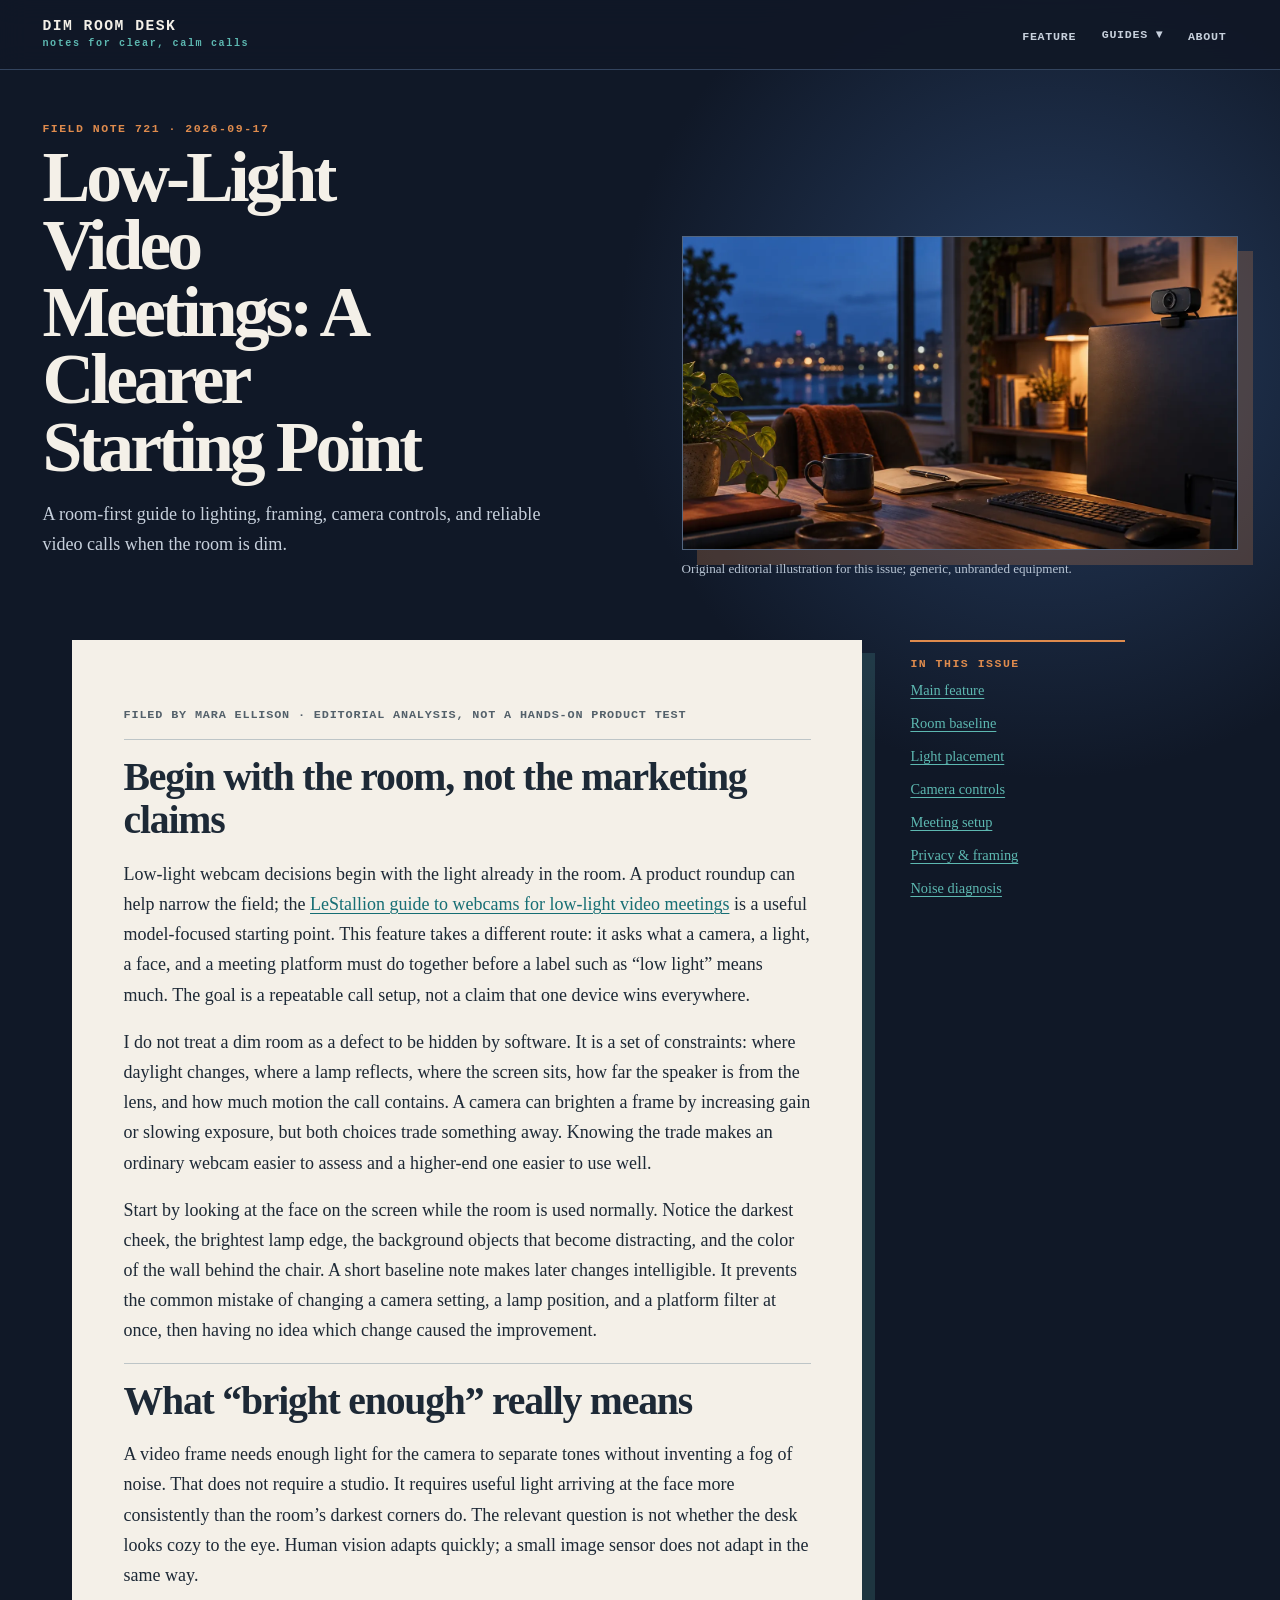
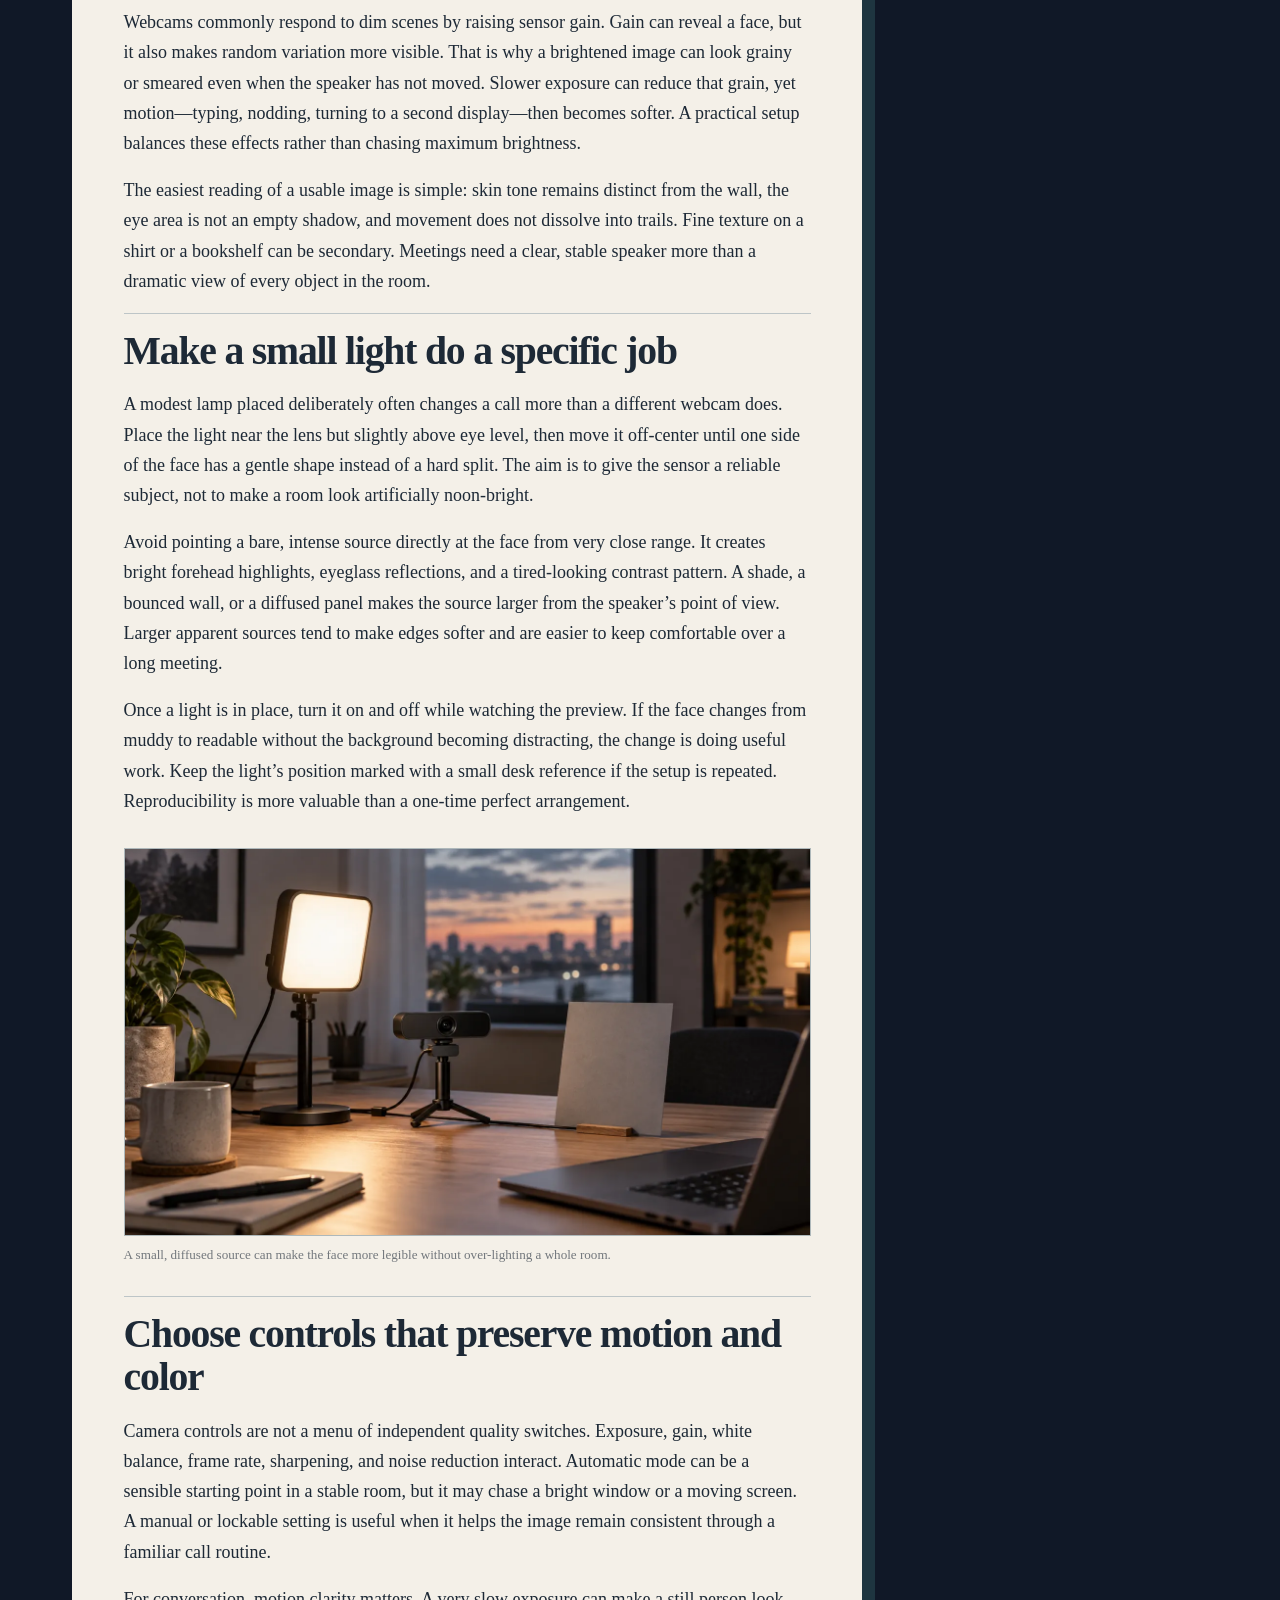
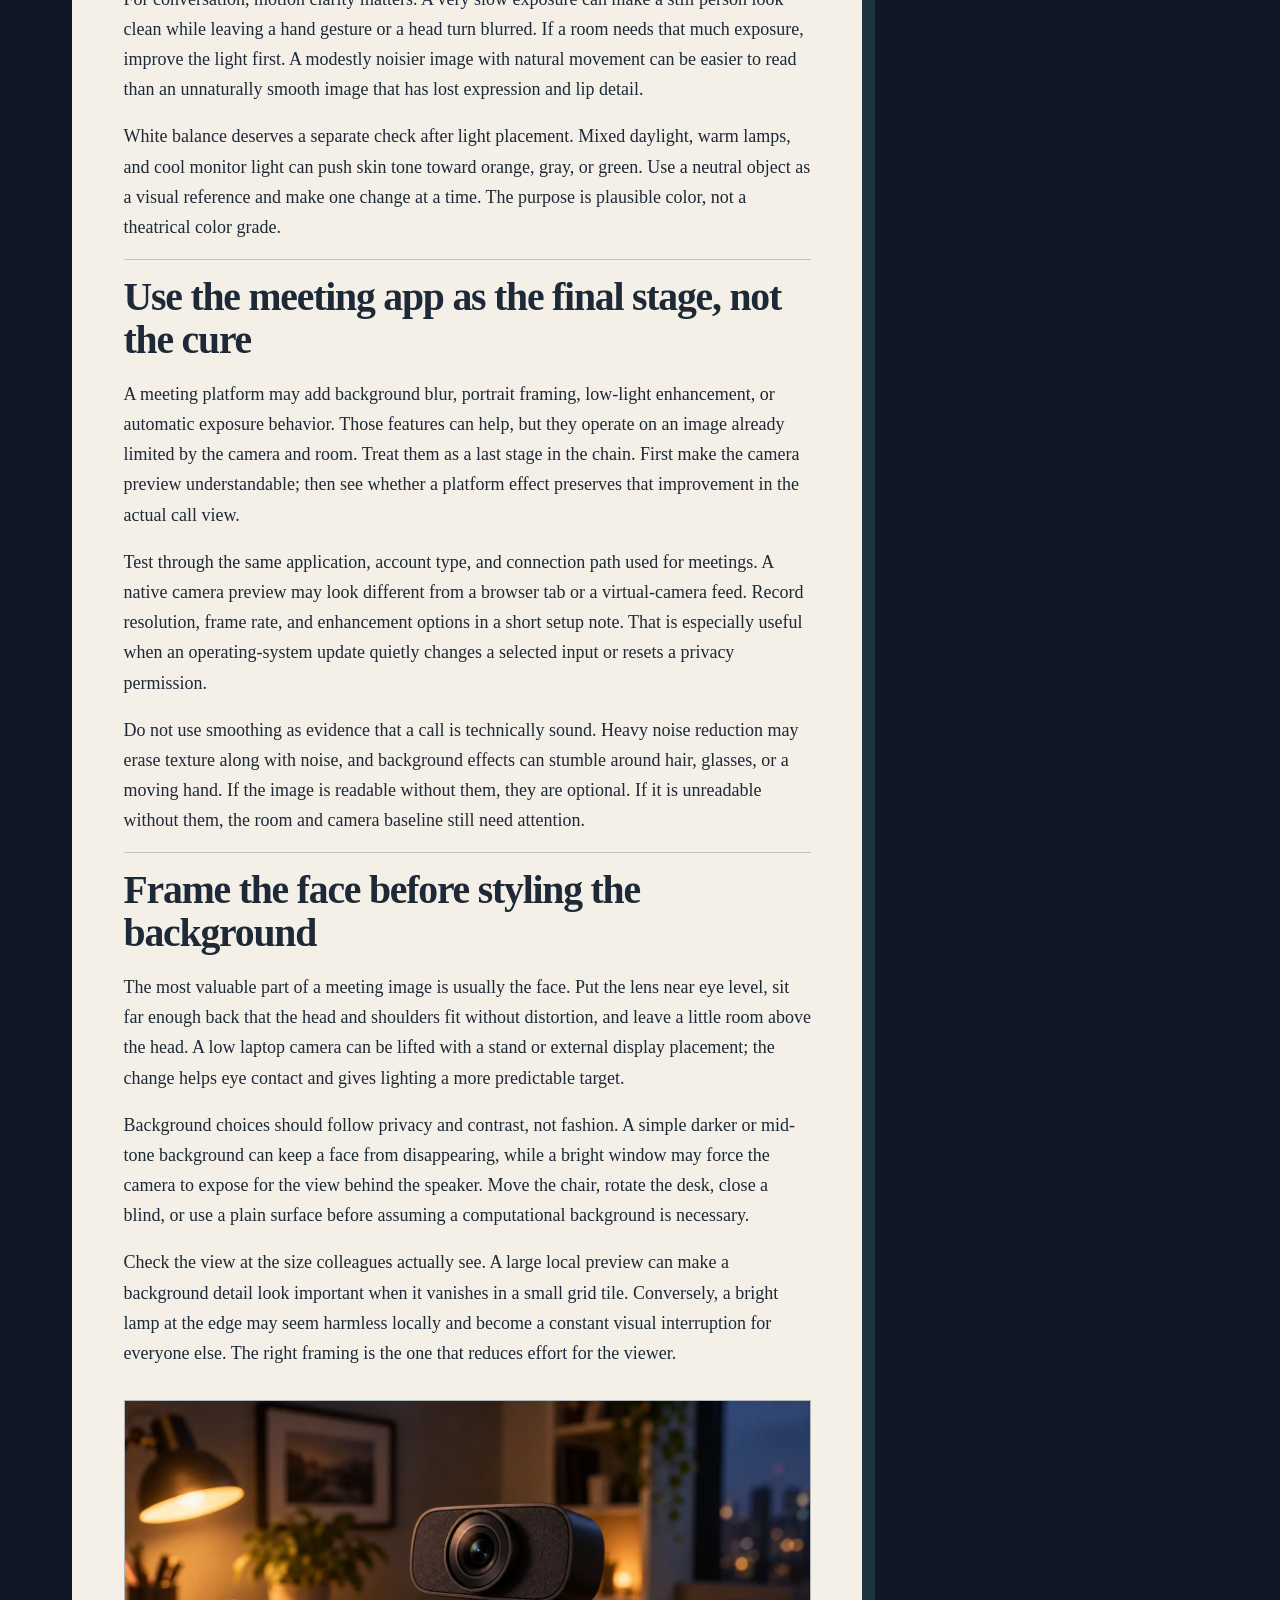
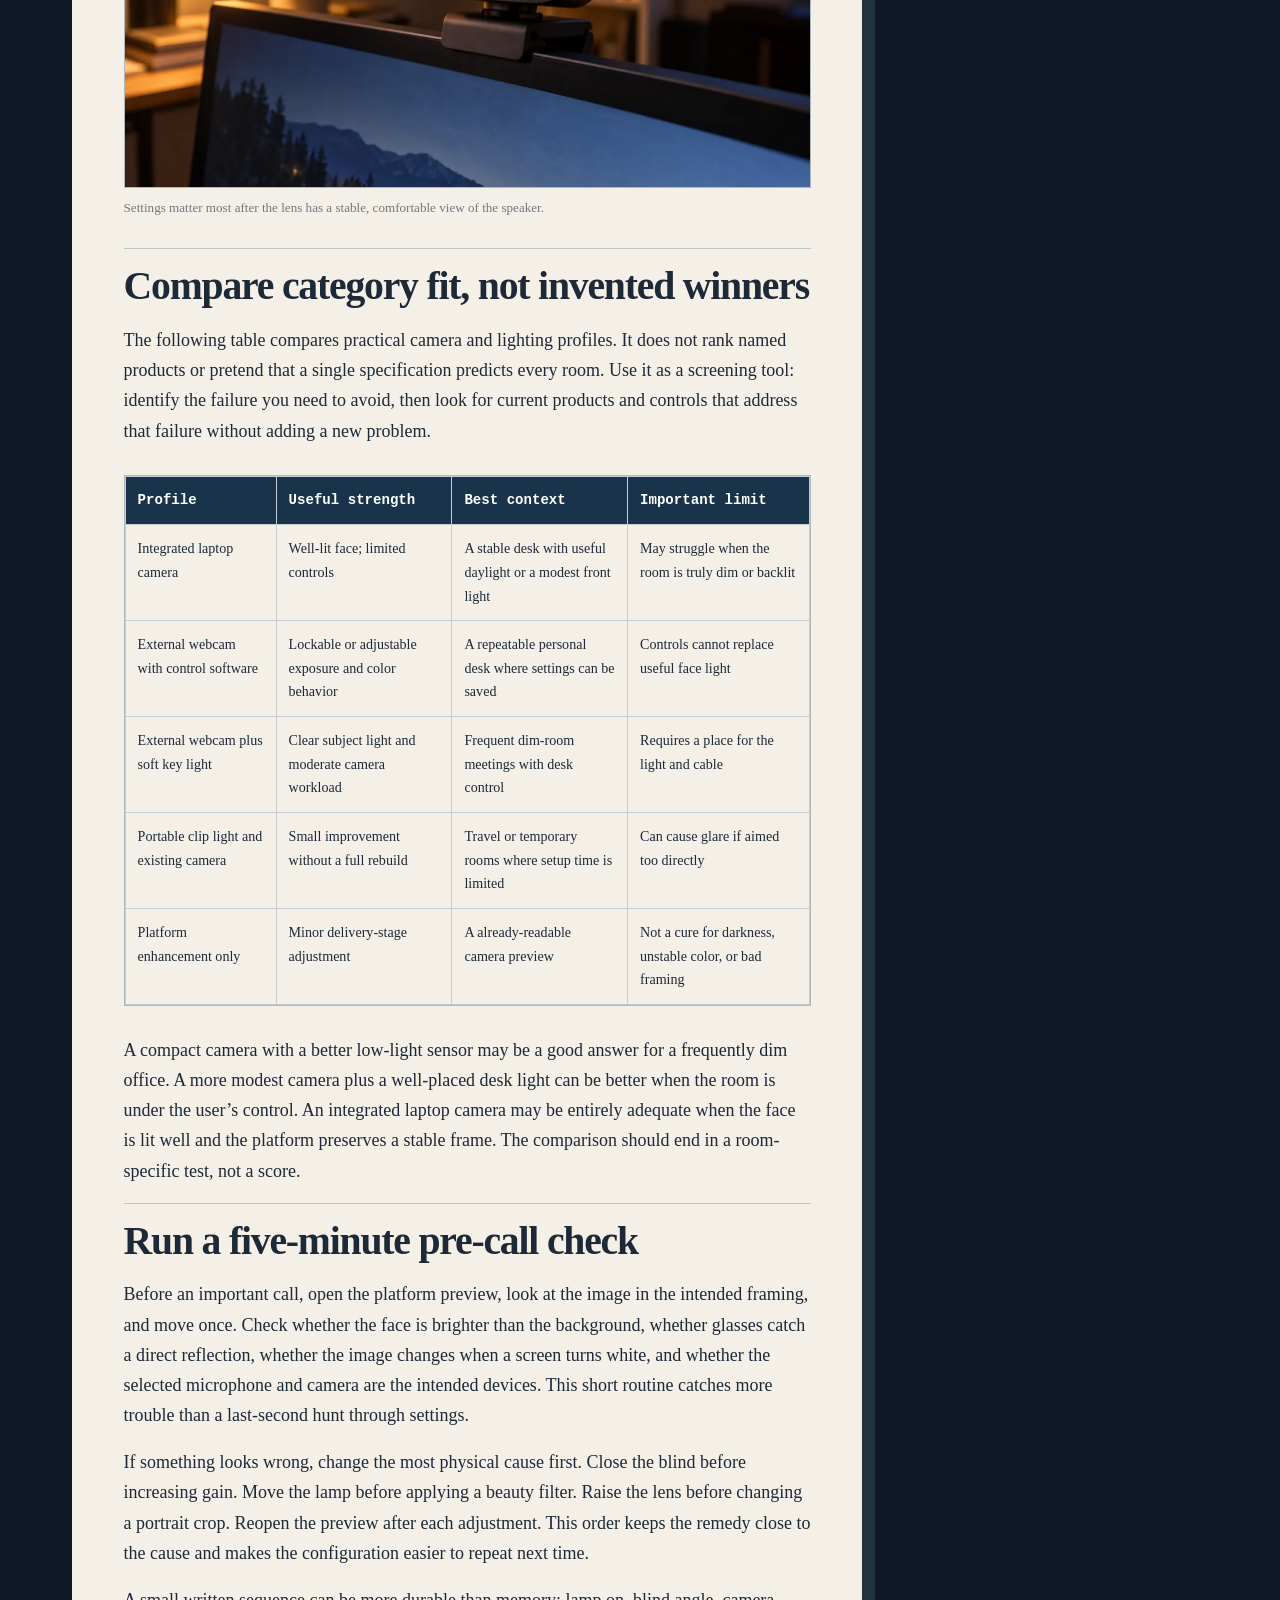
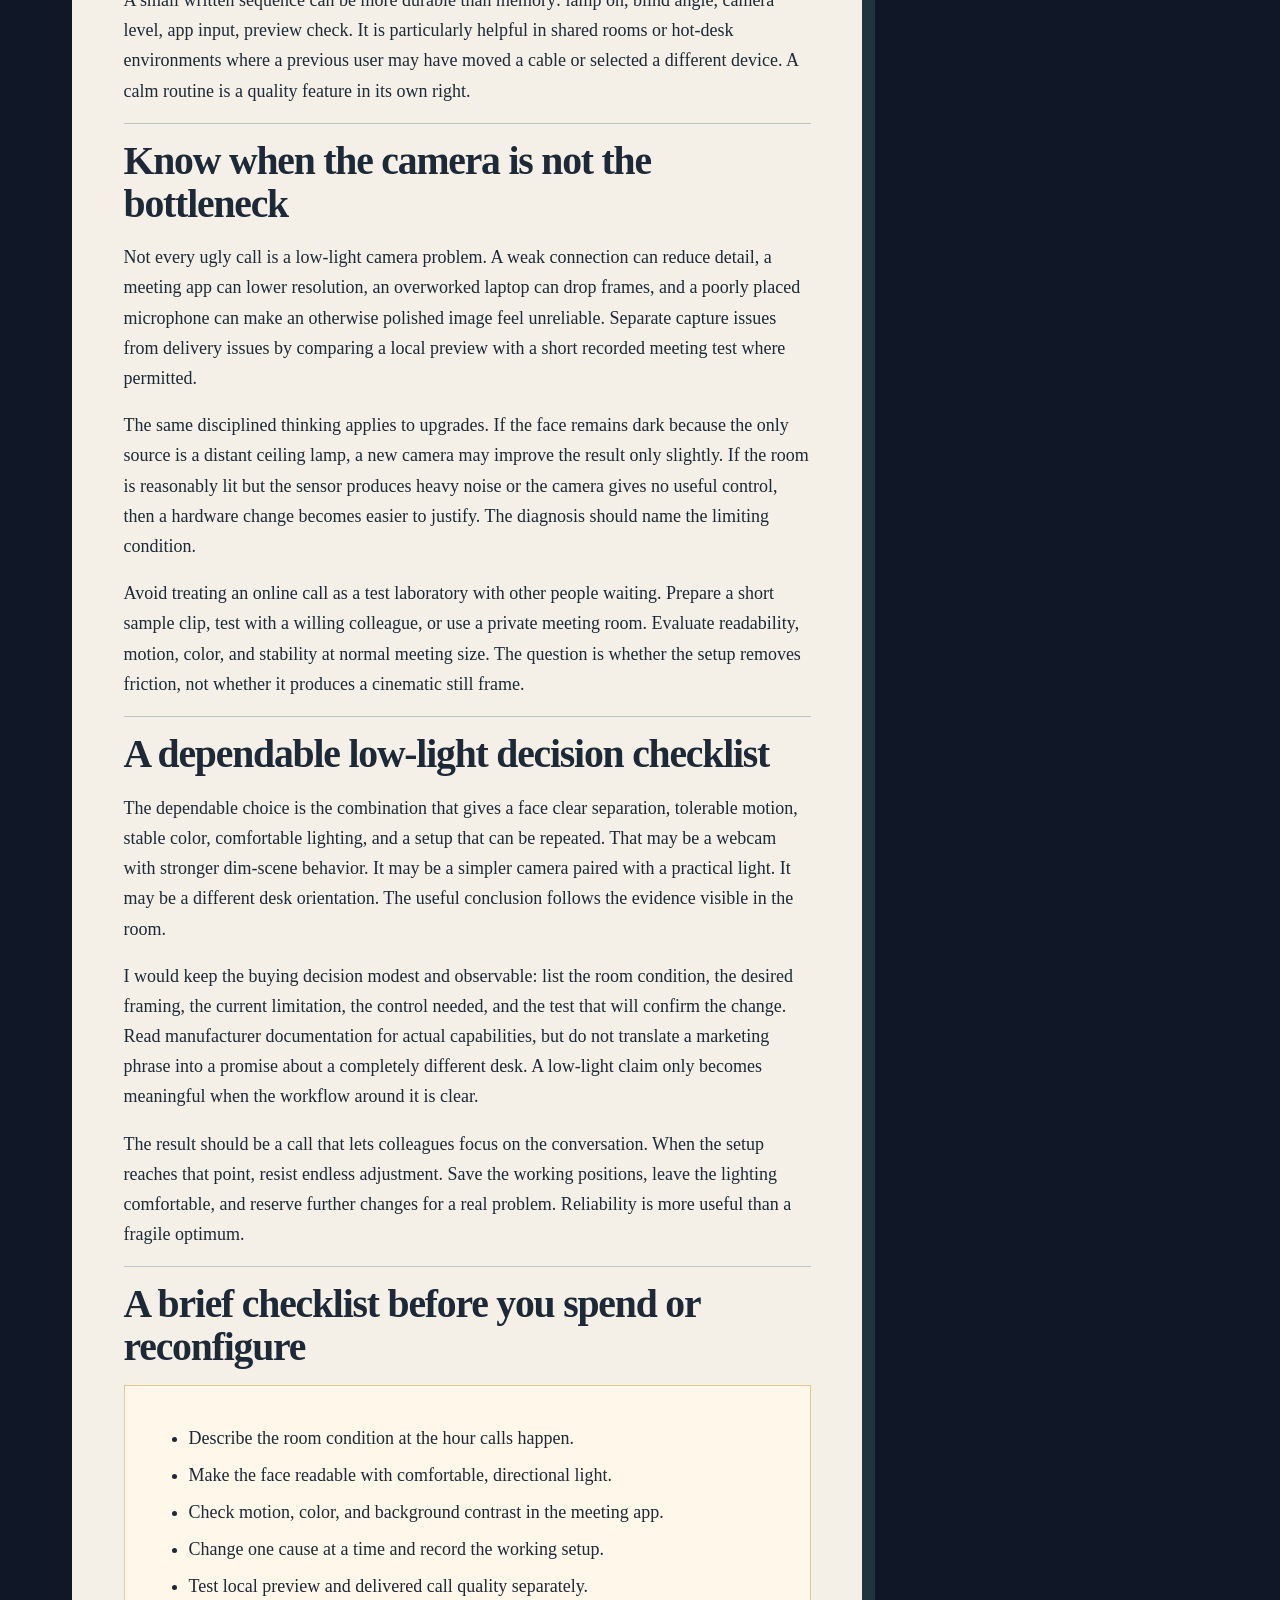
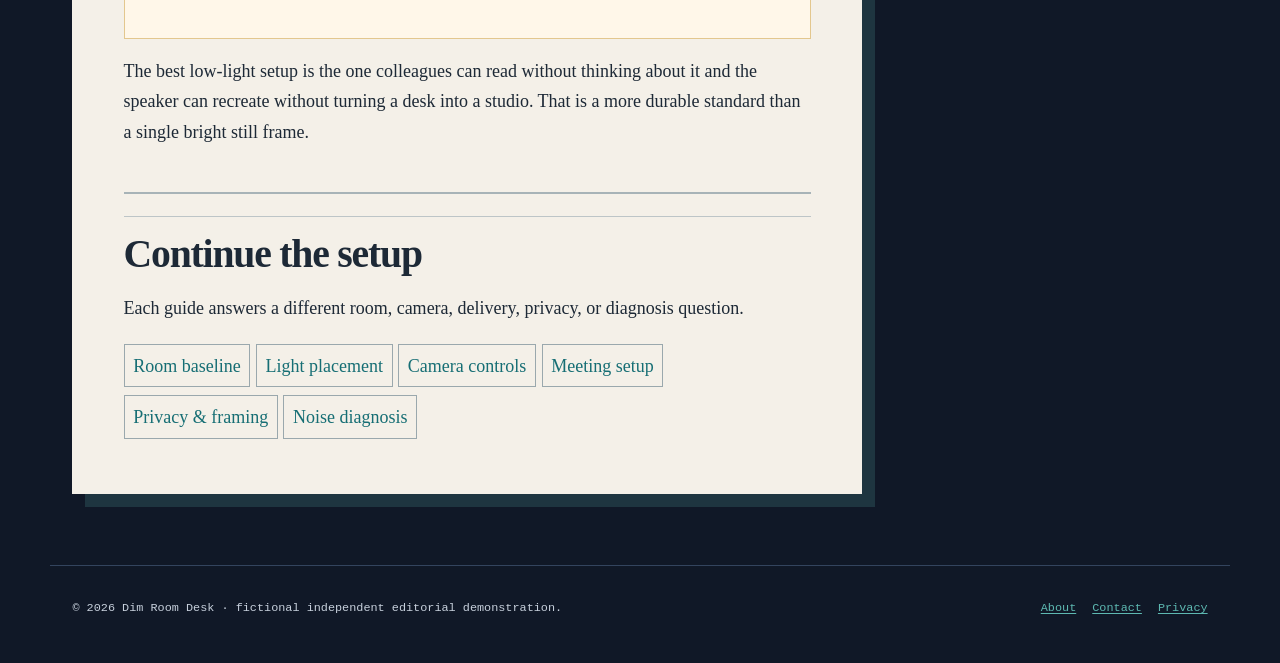
==== index.html @ f713fb8d "Publish exact 18-file Row 721 pre-chain site" ====
<!doctype html><html lang="en"><head><meta charset="utf-8"><meta name="viewport" content="width=device-width,initial-scale=1"><title>Low-Light Video Meetings: A Clearer Starting Point | Dim Room Desk</title><meta name="description" content="A room-first guide to lighting, framing, camera controls, and reliable video calls when the room is dim."><link rel="canonical" href="https://armaragex.github.io/lestallion-webcam-low-light-video-meetings-721/index.html"><meta property="og:type" content="article"><meta property="og:title" content="Low-Light Video Meetings: A Clearer Starting Point"><meta property="og:description" content="A room-first guide to lighting, framing, camera controls, and reliable video calls when the room is dim."><meta property="og:url" content="https://armaragex.github.io/lestallion-webcam-low-light-video-meetings-721/index.html"><meta property="og:image" content="https://armaragex.github.io/lestallion-webcam-low-light-video-meetings-721/blue-hour-webcam-desk.webp"><script type="application/ld+json">{"@context":"https://schema.org","@type":"Article","headline":"Low-Light Video Meetings: A Clearer Starting Point","description":"A room-first guide to lighting, framing, camera controls, and reliable video calls when the room is dim.","datePublished":"2026-09-17","dateModified":"2026-09-17","author":{"@type":"Person","name":"Mara Ellison"},"publisher":{"@type":"Organization","name":"Dim Room Desk"},"mainEntityOfPage":"https://armaragex.github.io/lestallion-webcam-low-light-video-meetings-721/index.html"}</script><link rel="stylesheet" href="style.css"><script defer src="site.js"></script></head><body><a class="skip" href="#content">Skip to article</a><header class="mast"><div class="mast-in"><a class="brand" href="index.html">DIM ROOM DESK<span>notes for clear, calm calls</span></a><button class="nav-toggle" aria-expanded="false" aria-controls="primary-nav">Menu</button><nav class="nav" id="primary-nav" aria-label="Primary navigation"><ul><li><a href="index.html">Feature</a></li><li class="dropdown"><button class="dropbtn" aria-expanded="false">Guides ▾</button><ul class="dropdown-menu"><li><a href="ambient-light-baseline.html">Room baseline</a></li><li><a href="lighting-placement.html">Light placement</a></li><li><a href="webcam-controls.html">Camera controls</a></li><li><a href="meeting-platform-setup.html">Meeting setup</a></li><li><a href="privacy-framing.html">Privacy &amp; framing</a></li><li><a href="troubleshooting-noise.html">Noise diagnosis</a></li></ul></li><li><a href="about.html">About</a></li></ul></nav></div></header><section class="hero"><div><div class="eyebrow">Field note 721 · 2026-09-17</div><h1>Low-Light Video Meetings: A Clearer Starting Point</h1><p class="dek">A room-first guide to lighting, framing, camera controls, and reliable video calls when the room is dim.</p></div><figure class="hero-figure"><img class="" src="blue-hour-webcam-desk.webp" width="1400" height="787" alt="A generic webcam on a softly lit desk at blue hour" decoding="async"><figcaption>Original editorial illustration for this issue; generic, unbranded equipment.</figcaption></figure></section><main id="content" class="page"><article class="article"><p class="byline">Filed by Mara Ellison · editorial analysis, not a hands-on product test</p><section><h2>Begin with the room, not the marketing claims</h2><p>Low-light webcam decisions begin with the light already in the room. A product roundup can help narrow the field; the <a href="https://lestallion.com/blogs/product-reviews/best-webcam-for-low-light-conditions-video-meetings">LeStallion guide to webcams for low-light video meetings</a> is a useful model-focused starting point. This feature takes a different route: it asks what a camera, a light, a face, and a meeting platform must do together before a label such as “low light” means much. The goal is a repeatable call setup, not a claim that one device wins everywhere.</p><p>I do not treat a dim room as a defect to be hidden by software. It is a set of constraints: where daylight changes, where a lamp reflects, where the screen sits, how far the speaker is from the lens, and how much motion the call contains. A camera can brighten a frame by increasing gain or slowing exposure, but both choices trade something away. Knowing the trade makes an ordinary webcam easier to assess and a higher-end one easier to use well.</p><p>Start by looking at the face on the screen while the room is used normally. Notice the darkest cheek, the brightest lamp edge, the background objects that become distracting, and the color of the wall behind the chair. A short baseline note makes later changes intelligible. It prevents the common mistake of changing a camera setting, a lamp position, and a platform filter at once, then having no idea which change caused the improvement.</p></section><section><h2>What “bright enough” really means</h2><p>A video frame needs enough light for the camera to separate tones without inventing a fog of noise. That does not require a studio. It requires useful light arriving at the face more consistently than the room’s darkest corners do. The relevant question is not whether the desk looks cozy to the eye. Human vision adapts quickly; a small image sensor does not adapt in the same way.</p><p>Webcams commonly respond to dim scenes by raising sensor gain. Gain can reveal a face, but it also makes random variation more visible. That is why a brightened image can look grainy or smeared even when the speaker has not moved. Slower exposure can reduce that grain, yet motion—typing, nodding, turning to a second display—then becomes softer. A practical setup balances these effects rather than chasing maximum brightness.</p><p>The easiest reading of a usable image is simple: skin tone remains distinct from the wall, the eye area is not an empty shadow, and movement does not dissolve into trails. Fine texture on a shirt or a bookshelf can be secondary. Meetings need a clear, stable speaker more than a dramatic view of every object in the room.</p></section><section><h2>Make a small light do a specific job</h2><p>A modest lamp placed deliberately often changes a call more than a different webcam does. Place the light near the lens but slightly above eye level, then move it off-center until one side of the face has a gentle shape instead of a hard split. The aim is to give the sensor a reliable subject, not to make a room look artificially noon-bright.</p><p>Avoid pointing a bare, intense source directly at the face from very close range. It creates bright forehead highlights, eyeglass reflections, and a tired-looking contrast pattern. A shade, a bounced wall, or a diffused panel makes the source larger from the speaker’s point of view. Larger apparent sources tend to make edges softer and are easier to keep comfortable over a long meeting.</p><p>Once a light is in place, turn it on and off while watching the preview. If the face changes from muddy to readable without the background becoming distracting, the change is doing useful work. Keep the light’s position marked with a small desk reference if the setup is repeated. Reproducibility is more valuable than a one-time perfect arrangement.</p></section><figure class="article-figure"><img class="" src="soft-key-light-workflow.webp" width="1400" height="788" alt="A generic webcam and soft desk light prepared for a video call" decoding="async"><figcaption>A small, diffused source can make the face more legible without over-lighting a whole room.</figcaption></figure><section><h2>Choose controls that preserve motion and color</h2><p>Camera controls are not a menu of independent quality switches. Exposure, gain, white balance, frame rate, sharpening, and noise reduction interact. Automatic mode can be a sensible starting point in a stable room, but it may chase a bright window or a moving screen. A manual or lockable setting is useful when it helps the image remain consistent through a familiar call routine.</p><p>For conversation, motion clarity matters. A very slow exposure can make a still person look clean while leaving a hand gesture or a head turn blurred. If a room needs that much exposure, improve the light first. A modestly noisier image with natural movement can be easier to read than an unnaturally smooth image that has lost expression and lip detail.</p><p>White balance deserves a separate check after light placement. Mixed daylight, warm lamps, and cool monitor light can push skin tone toward orange, gray, or green. Use a neutral object as a visual reference and make one change at a time. The purpose is plausible color, not a theatrical color grade.</p></section><section><h2>Use the meeting app as the final stage, not the cure</h2><p>A meeting platform may add background blur, portrait framing, low-light enhancement, or automatic exposure behavior. Those features can help, but they operate on an image already limited by the camera and room. Treat them as a last stage in the chain. First make the camera preview understandable; then see whether a platform effect preserves that improvement in the actual call view.</p><p>Test through the same application, account type, and connection path used for meetings. A native camera preview may look different from a browser tab or a virtual-camera feed. Record resolution, frame rate, and enhancement options in a short setup note. That is especially useful when an operating-system update quietly changes a selected input or resets a privacy permission.</p><p>Do not use smoothing as evidence that a call is technically sound. Heavy noise reduction may erase texture along with noise, and background effects can stumble around hair, glasses, or a moving hand. If the image is readable without them, they are optional. If it is unreadable without them, the room and camera baseline still need attention.</p></section><section><h2>Frame the face before styling the background</h2><p>The most valuable part of a meeting image is usually the face. Put the lens near eye level, sit far enough back that the head and shoulders fit without distortion, and leave a little room above the head. A low laptop camera can be lifted with a stand or external display placement; the change helps eye contact and gives lighting a more predictable target.</p><p>Background choices should follow privacy and contrast, not fashion. A simple darker or mid-tone background can keep a face from disappearing, while a bright window may force the camera to expose for the view behind the speaker. Move the chair, rotate the desk, close a blind, or use a plain surface before assuming a computational background is necessary.</p><p>Check the view at the size colleagues actually see. A large local preview can make a background detail look important when it vanishes in a small grid tile. Conversely, a bright lamp at the edge may seem harmless locally and become a constant visual interruption for everyone else. The right framing is the one that reduces effort for the viewer.</p></section><figure class="article-figure"><img class="" src="webcam-lens-detail.webp" width="1400" height="788" alt="A generic webcam lens above a monitor in a dim home office" decoding="async"><figcaption>Settings matter most after the lens has a stable, comfortable view of the speaker.</figcaption></figure><section><h2>Compare category fit, not invented winners</h2><p>The following table compares practical camera and lighting profiles. It does not rank named products or pretend that a single specification predicts every room. Use it as a screening tool: identify the failure you need to avoid, then look for current products and controls that address that failure without adding a new problem.</p><div class="table-wrap" tabindex="0" aria-label="Scrollable low-light setup comparison"><div class="table-cue">Swipe or use arrow keys to view all columns →</div><table><thead><tr><th scope="col">Profile</th><th scope="col">Useful strength</th><th scope="col">Best context</th><th scope="col">Important limit</th></tr></thead><tbody><tr><td>Integrated laptop camera</td><td>Well-lit face; limited controls</td><td>A stable desk with useful daylight or a modest front light</td><td>May struggle when the room is truly dim or backlit</td></tr><tr><td>External webcam with control software</td><td>Lockable or adjustable exposure and color behavior</td><td>A repeatable personal desk where settings can be saved</td><td>Controls cannot replace useful face light</td></tr><tr><td>External webcam plus soft key light</td><td>Clear subject light and moderate camera workload</td><td>Frequent dim-room meetings with desk control</td><td>Requires a place for the light and cable</td></tr><tr><td>Portable clip light and existing camera</td><td>Small improvement without a full rebuild</td><td>Travel or temporary rooms where setup time is limited</td><td>Can cause glare if aimed too directly</td></tr><tr><td>Platform enhancement only</td><td>Minor delivery-stage adjustment</td><td>A already-readable camera preview</td><td>Not a cure for darkness, unstable color, or bad framing</td></tr></tbody></table></div><p>A compact camera with a better low-light sensor may be a good answer for a frequently dim office. A more modest camera plus a well-placed desk light can be better when the room is under the user’s control. An integrated laptop camera may be entirely adequate when the face is lit well and the platform preserves a stable frame. The comparison should end in a room-specific test, not a score.</p></section><section><h2>Run a five-minute pre-call check</h2><p>Before an important call, open the platform preview, look at the image in the intended framing, and move once. Check whether the face is brighter than the background, whether glasses catch a direct reflection, whether the image changes when a screen turns white, and whether the selected microphone and camera are the intended devices. This short routine catches more trouble than a last-second hunt through settings.</p><p>If something looks wrong, change the most physical cause first. Close the blind before increasing gain. Move the lamp before applying a beauty filter. Raise the lens before changing a portrait crop. Reopen the preview after each adjustment. This order keeps the remedy close to the cause and makes the configuration easier to repeat next time.</p><p>A small written sequence can be more durable than memory: lamp on, blind angle, camera level, app input, preview check. It is particularly helpful in shared rooms or hot-desk environments where a previous user may have moved a cable or selected a different device. A calm routine is a quality feature in its own right.</p></section><section><h2>Know when the camera is not the bottleneck</h2><p>Not every ugly call is a low-light camera problem. A weak connection can reduce detail, a meeting app can lower resolution, an overworked laptop can drop frames, and a poorly placed microphone can make an otherwise polished image feel unreliable. Separate capture issues from delivery issues by comparing a local preview with a short recorded meeting test where permitted.</p><p>The same disciplined thinking applies to upgrades. If the face remains dark because the only source is a distant ceiling lamp, a new camera may improve the result only slightly. If the room is reasonably lit but the sensor produces heavy noise or the camera gives no useful control, then a hardware change becomes easier to justify. The diagnosis should name the limiting condition.</p><p>Avoid treating an online call as a test laboratory with other people waiting. Prepare a short sample clip, test with a willing colleague, or use a private meeting room. Evaluate readability, motion, color, and stability at normal meeting size. The question is whether the setup removes friction, not whether it produces a cinematic still frame.</p></section><section><h2>A dependable low-light decision checklist</h2><p>The dependable choice is the combination that gives a face clear separation, tolerable motion, stable color, comfortable lighting, and a setup that can be repeated. That may be a webcam with stronger dim-scene behavior. It may be a simpler camera paired with a practical light. It may be a different desk orientation. The useful conclusion follows the evidence visible in the room.</p><p>I would keep the buying decision modest and observable: list the room condition, the desired framing, the current limitation, the control needed, and the test that will confirm the change. Read manufacturer documentation for actual capabilities, but do not translate a marketing phrase into a promise about a completely different desk. A low-light claim only becomes meaningful when the workflow around it is clear.</p><p>The result should be a call that lets colleagues focus on the conversation. When the setup reaches that point, resist endless adjustment. Save the working positions, leave the lighting comfortable, and reserve further changes for a real problem. Reliability is more useful than a fragile optimum.</p></section><section><h2>A brief checklist before you spend or reconfigure</h2><div class="checklist"><ul><li>Describe the room condition at the hour calls happen.</li><li>Make the face readable with comfortable, directional light.</li><li>Check motion, color, and background contrast in the meeting app.</li><li>Change one cause at a time and record the working setup.</li><li>Test local preview and delivered call quality separately.</li></ul></div><p>The best low-light setup is the one colleagues can read without thinking about it and the speaker can recreate without turning a desk into a studio. That is a more durable standard than a single bright still frame.</p></section><aside class="guide-mesh"><h2>Continue the setup</h2><p>Each guide answers a different room, camera, delivery, privacy, or diagnosis question.</p><a href="ambient-light-baseline.html">Room baseline</a><a href="lighting-placement.html">Light placement</a><a href="webcam-controls.html">Camera controls</a><a href="meeting-platform-setup.html">Meeting setup</a><a href="privacy-framing.html">Privacy &amp; framing</a><a href="troubleshooting-noise.html">Noise diagnosis</a></aside></article><aside class="rail"><div class="rail-label">In this issue</div><a href="index.html">Main feature</a><a href="ambient-light-baseline.html">Room baseline</a><a href="lighting-placement.html">Light placement</a><a href="webcam-controls.html">Camera controls</a><a href="meeting-platform-setup.html">Meeting setup</a><a href="privacy-framing.html">Privacy &amp; framing</a><a href="troubleshooting-noise.html">Noise diagnosis</a></aside></main><footer class="foot"><span>© 2026 Dim Room Desk · fictional independent editorial demonstration.</span><nav><a href="about.html">About</a><a href="contact.html">Contact</a><a href="privacy.html">Privacy</a></nav></footer></body></html>
---- style.css ----
:root{--ink:#101827;--ink2:#17243a;--paper:#f4f0e8;--mist:#c7d0dc;--line:#33445e;--amber:#df8b4d;--coral:#df6f55;--teal:#5db8b1;--shade:#162236}*{box-sizing:border-box}html{background:var(--ink);scroll-behavior:smooth}body{margin:0;background:radial-gradient(circle at 82% 4%,#263d60 0,transparent 27rem),var(--ink);color:var(--paper);font-family:ui-serif,Georgia,Cambria,"Times New Roman",serif;font-size:18px;line-height:1.68}.skip{position:absolute;left:-9999px;top:1rem;z-index:50;padding:.7rem 1rem;background:var(--amber);color:var(--ink);font-weight:700}.skip:focus{left:1rem}.mast{border-bottom:1px solid var(--line);background:rgba(16,24,39,.94);backdrop-filter:blur(14px);position:relative;z-index:10}.mast-in{max-width:1240px;margin:auto;padding:1rem 1.4rem;display:flex;justify-content:space-between;align-items:center;gap:1rem}.brand{font:800 .92rem/1.08 ui-monospace,SFMono-Regular,Consolas,monospace;letter-spacing:.1em;color:var(--paper);text-decoration:none}.brand span{display:block;color:var(--teal);font-size:.63rem;letter-spacing:.16em;margin-top:.25rem}.nav-toggle{display:none}.nav ul{margin:0;padding:0;display:flex;gap:.2rem;align-items:center;list-style:none}.nav a,.dropbtn{border:0;background:transparent;color:var(--mist);font:700 .73rem ui-monospace,SFMono-Regular,Consolas,monospace;text-transform:uppercase;letter-spacing:.06em;padding:.7rem;text-decoration:none;cursor:pointer}.nav a:hover,.dropbtn:hover{color:var(--amber)}.dropdown{position:relative}.dropdown-menu{display:none!important;position:absolute;right:0;top:100%;min-width:250px;padding:.45rem!important;background:#0e1726;border:1px solid var(--line);box-shadow:10px 12px 0 rgba(0,0,0,.25);flex-direction:column!important}.dropdown.open .dropdown-menu{display:flex!important}.dropdown-menu a{display:block;white-space:nowrap}a{color:#166e74;text-decoration-thickness:1px;text-underline-offset:.18em}a:hover{color:#a94b38}a:focus-visible,button:focus-visible,[tabindex]:focus-visible{outline:3px solid var(--amber);outline-offset:4px}.hero{max-width:1240px;margin:0 auto;padding:3.2rem 1.4rem 2.5rem;display:grid;grid-template-columns:minmax(0,1.04fr) minmax(300px,.96fr);gap:2.3rem;align-items:end}.eyebrow,.rail-label{font:700 .72rem ui-monospace,SFMono-Regular,Consolas,monospace;letter-spacing:.13em;text-transform:uppercase;color:var(--amber)}.hero h1{font-size:clamp(2.55rem,5.6vw,5.7rem);line-height:.94;letter-spacing:-.055em;margin:.6rem 0 1rem;max-width:11ch}.hero .dek{max-width:56ch;color:var(--mist);font-size:1.13rem}.hero-figure{margin:0}.hero-figure img,.article-figure img,.avatar{display:block;width:100%;height:auto}.hero-figure img{border:1px solid #536680;box-shadow:15px 15px 0 rgba(223,139,77,.24)}figcaption{font-size:.82rem;line-height:1.35;color:#72777c;margin-top:.65rem}.hero figcaption{color:#b8c4d3}.page{max-width:1180px;margin:0 auto;padding:1.4rem;display:grid;grid-template-columns:minmax(0,790px) 215px;gap:3rem;align-items:start}.article{background:var(--paper);color:#1d2936;padding:clamp(1.4rem,4vw,4rem);box-shadow:13px 13px 0 rgba(93,184,177,.18)}.byline{margin:0 0 1.7rem;color:#53606a;font:700 .74rem ui-monospace,SFMono-Regular,Consolas,monospace;text-transform:uppercase;letter-spacing:.07em}.article h2{font-size:clamp(1.7rem,3.1vw,2.5rem);line-height:1.08;letter-spacing:-.03em;margin:2.8rem 0 1rem;padding-top:1rem;border-top:1px solid #bdc5c7}.article h2:first-of-type{margin-top:0}.article h3{font-family:ui-monospace,SFMono-Regular,Consolas,monospace;font-size:1rem;color:#234d5f}.article p{margin:1.05rem 0}.article li{margin:.42rem 0}.article blockquote{border-left:5px solid var(--amber);margin:1.8rem 0;padding:.3rem 1.2rem;color:#3a4956}.article-figure{margin:2rem 0}.article-figure img{border:1px solid #aeb8ba}.callout{background:#e4eef0;border-left:5px solid var(--teal);padding:1rem 1.2rem;margin:1.6rem 0}.checklist{background:#fff7e9;padding:1.2rem 1.5rem;border:1px solid #e3c78e}.table-wrap{margin:1.8rem 0;border:1px solid #aeb8ba;overflow-x:auto}.table-cue{display:none;font:700 .7rem ui-monospace,monospace;color:#274859;padding:.5rem;background:#e4eef0}table{border-collapse:collapse;min-width:660px;width:100%;font-size:.88rem}th,td{padding:.75rem;vertical-align:top;text-align:left;border:1px solid #c5cdd0}th{background:#19344a;color:white;font-family:ui-monospace,monospace}.rail{position:sticky;top:1rem;border-top:2px solid var(--amber);padding-top:.9rem;color:var(--mist);font-size:.9rem}.rail a{color:var(--teal);display:block;margin:.55rem 0}.guide-mesh{border-top:2px solid #a7b3b7;margin-top:2.8rem;padding-top:1.4rem}.guide-mesh a{display:inline-block;margin:.25rem .35rem .25rem 0;padding:.36rem .54rem;border:1px solid #9aa8ad;text-decoration:none}.author-card{display:grid;grid-template-columns:130px 1fr;gap:1.25rem;align-items:start;background:#e4eef0;padding:1rem;margin:1.8rem 0}.author-card .avatar{border-radius:50%;border:3px solid var(--teal)}.foot{max-width:1180px;margin:3rem auto 0;padding:2.2rem 1.4rem 3rem;border-top:1px solid var(--line);font: .74rem ui-monospace,SFMono-Regular,Consolas,monospace;color:var(--mist);display:flex;justify-content:space-between;gap:1rem}.foot a{color:var(--teal);margin-left:1rem}.notice{border:1px solid var(--line);background:#111d30;padding:1.1rem;color:var(--mist)}@media(max-width:820px){body{font-size:17px}.mast-in{padding:.85rem 1rem}.nav-toggle{display:block;border:1px solid #566783;background:transparent;color:var(--paper);padding:.55rem .7rem;font:700 .72rem ui-monospace,monospace}.nav{display:none;position:absolute;top:100%;left:0;right:0;background:#101827;border-bottom:1px solid var(--line)}.nav.open{display:block}.nav>ul{display:block;padding:.45rem}.nav a,.dropbtn{display:block;width:100%;text-align:left}.dropdown-menu,.dropdown.open .dropdown-menu{position:static;box-shadow:none;min-width:0;margin-left:.65rem}.hero{grid-template-columns:1fr;padding:2.2rem 1rem 1rem;gap:1.4rem}.hero h1{max-width:15ch}.page{display:block;padding:1rem}.article{padding:1.25rem}.rail{position:static;margin:1.7rem .3rem}.table-cue{display:block}.author-card{grid-template-columns:92px 1fr}.foot{display:block;padding:1.8rem 1rem}.foot nav{margin-top:1rem}.foot a{margin:0 1rem 0 0}}@media(prefers-reduced-motion:reduce){html{scroll-behavior:auto}}
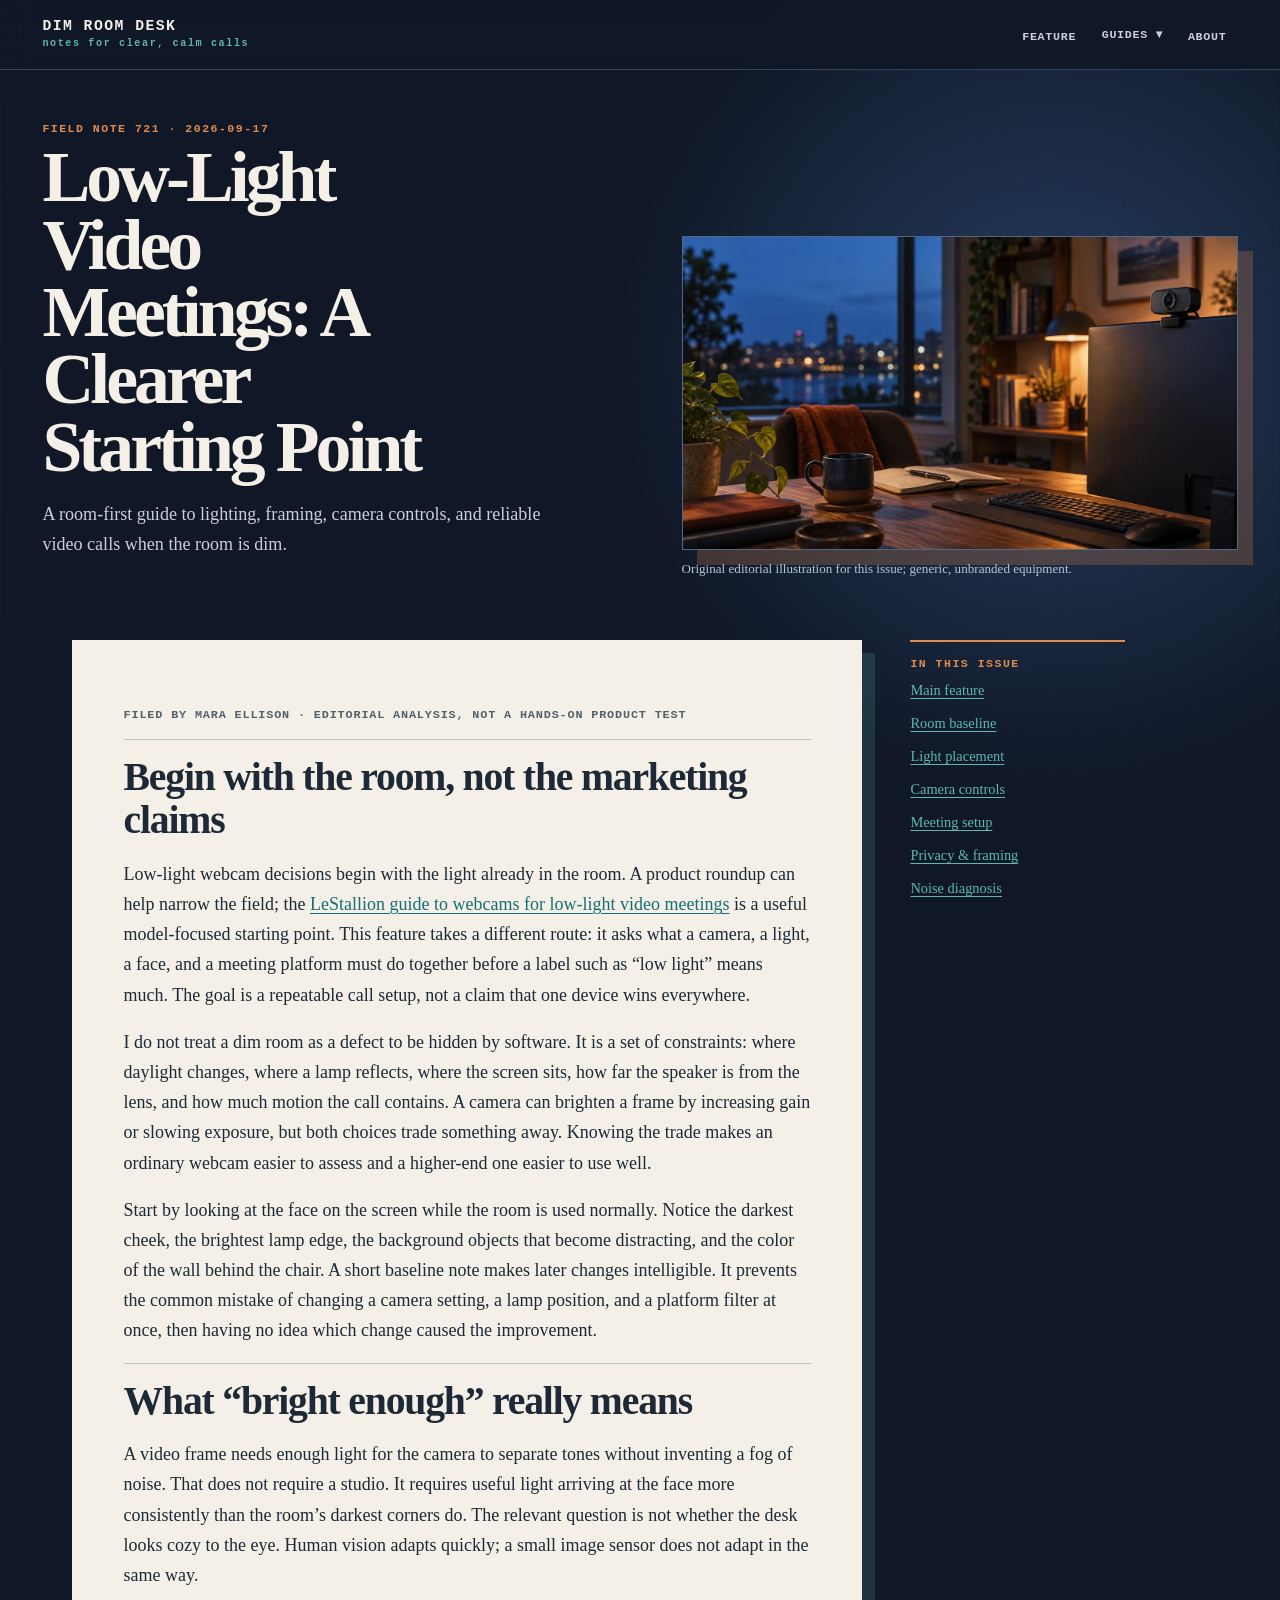
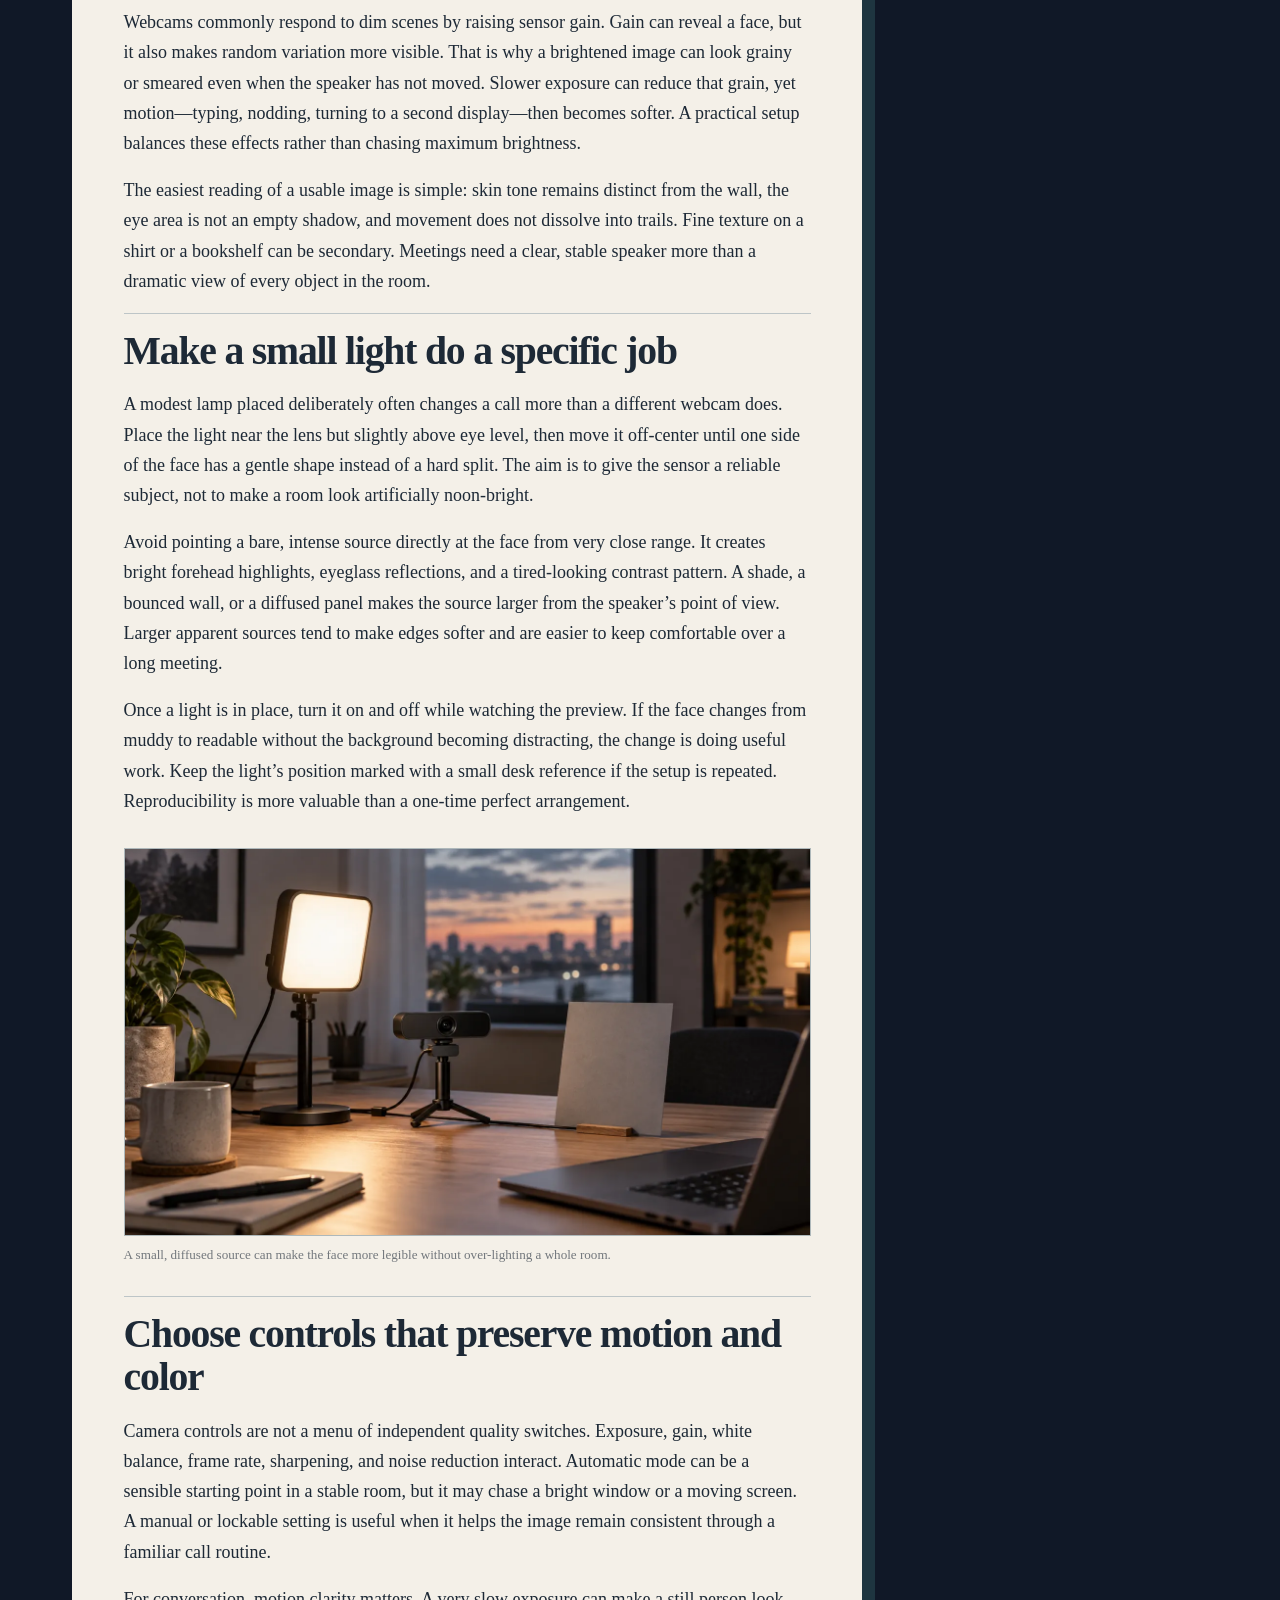
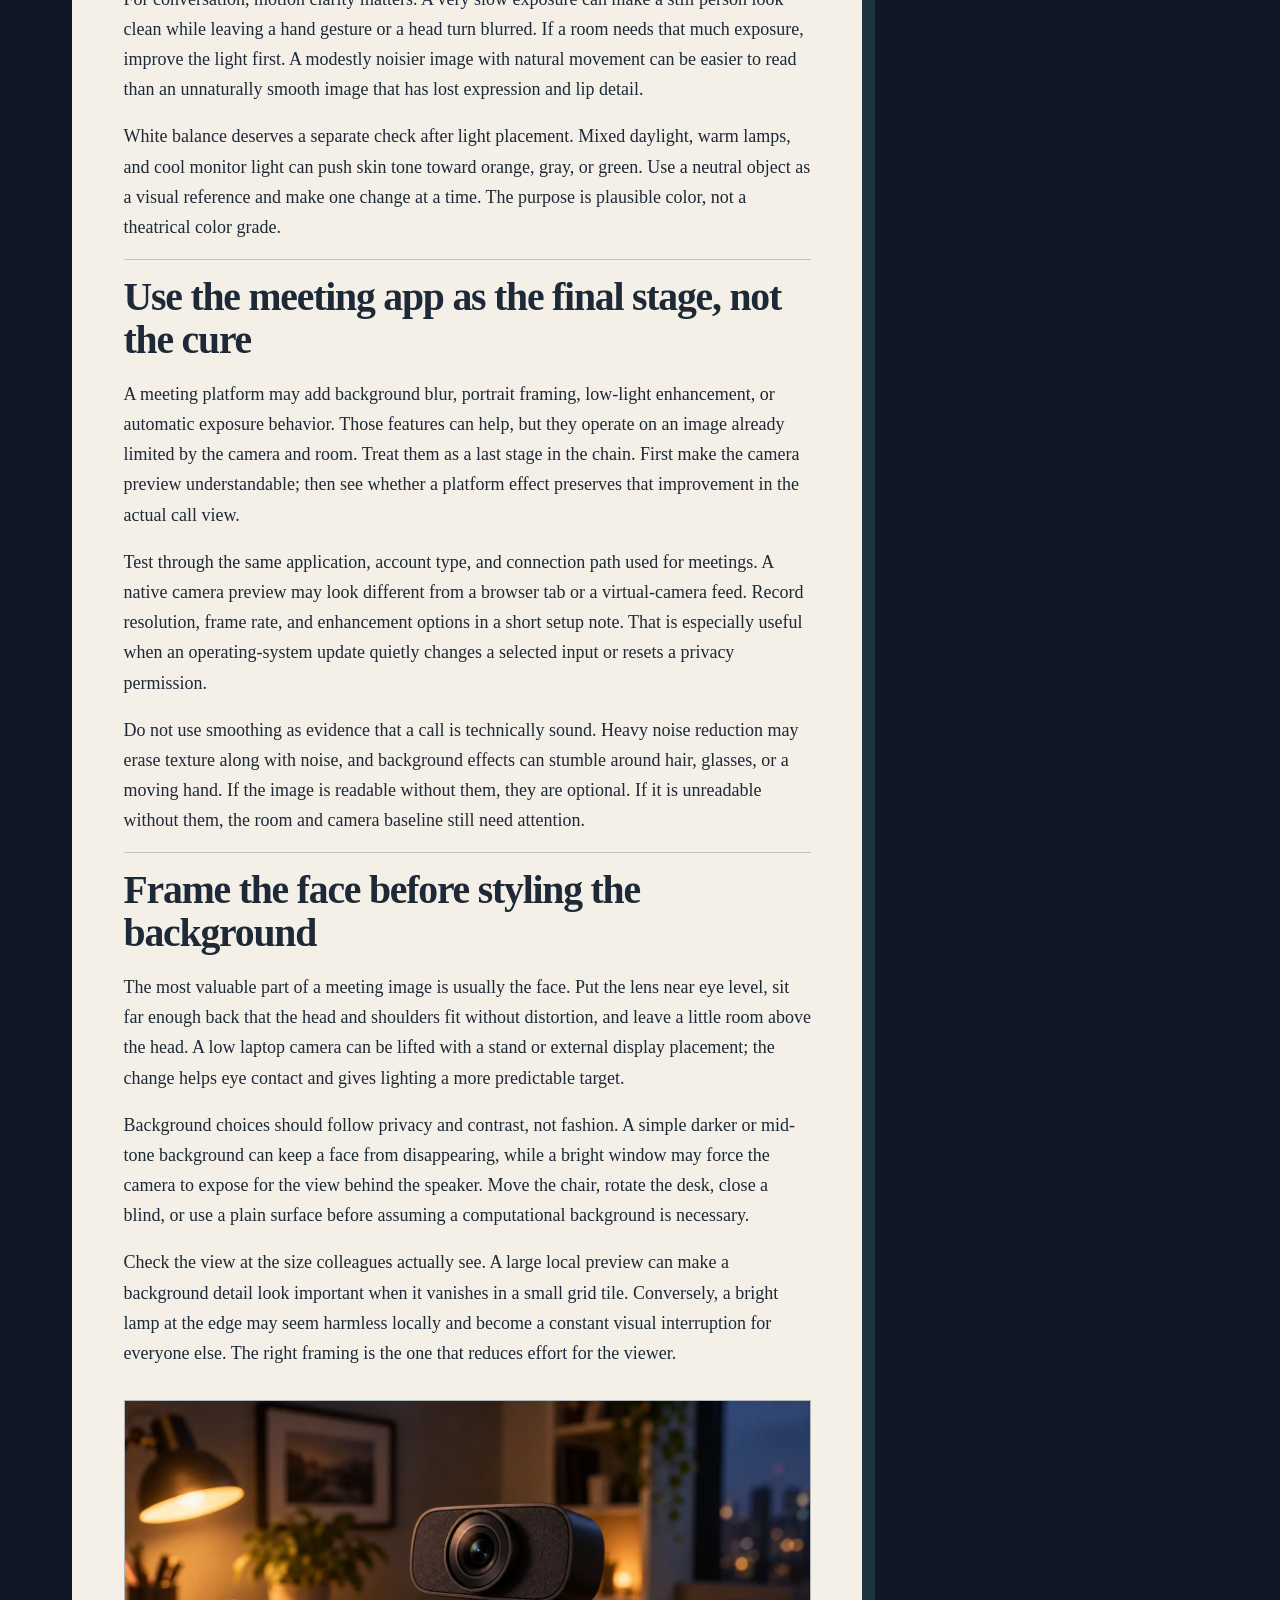
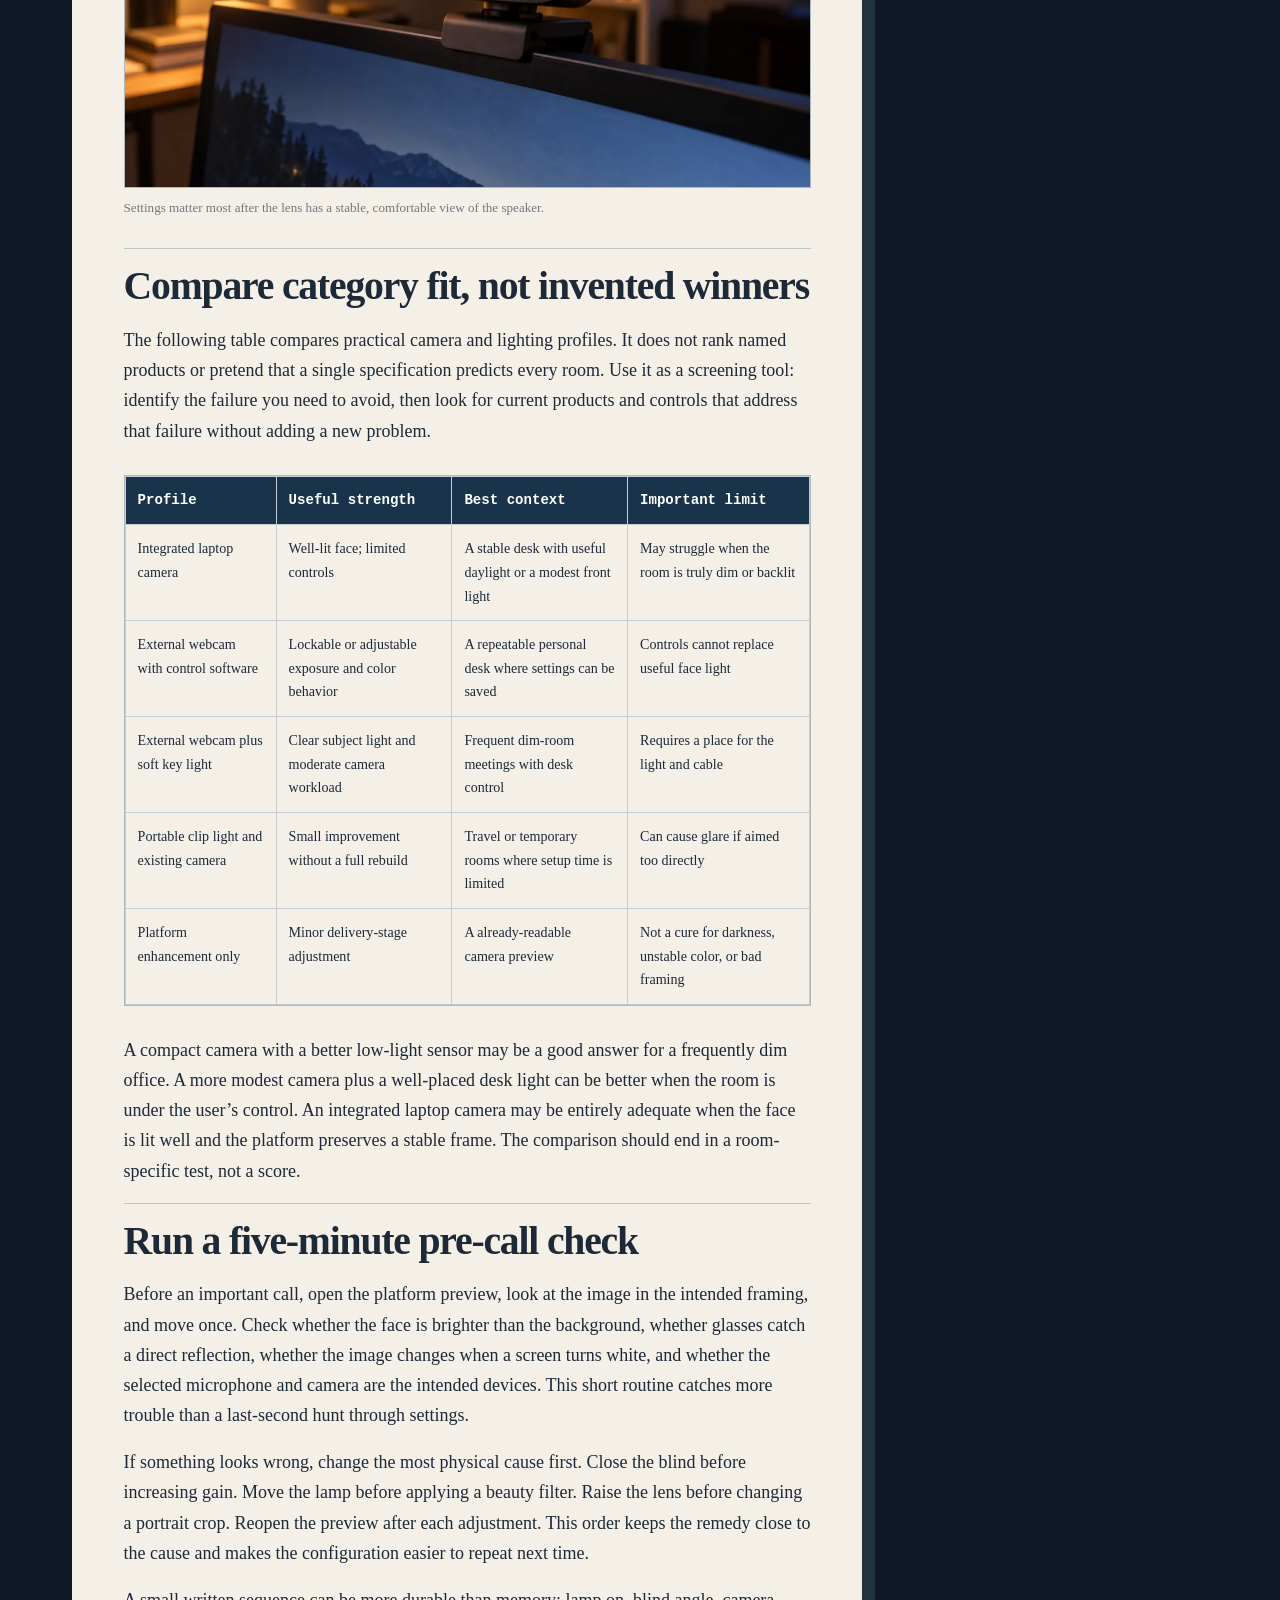
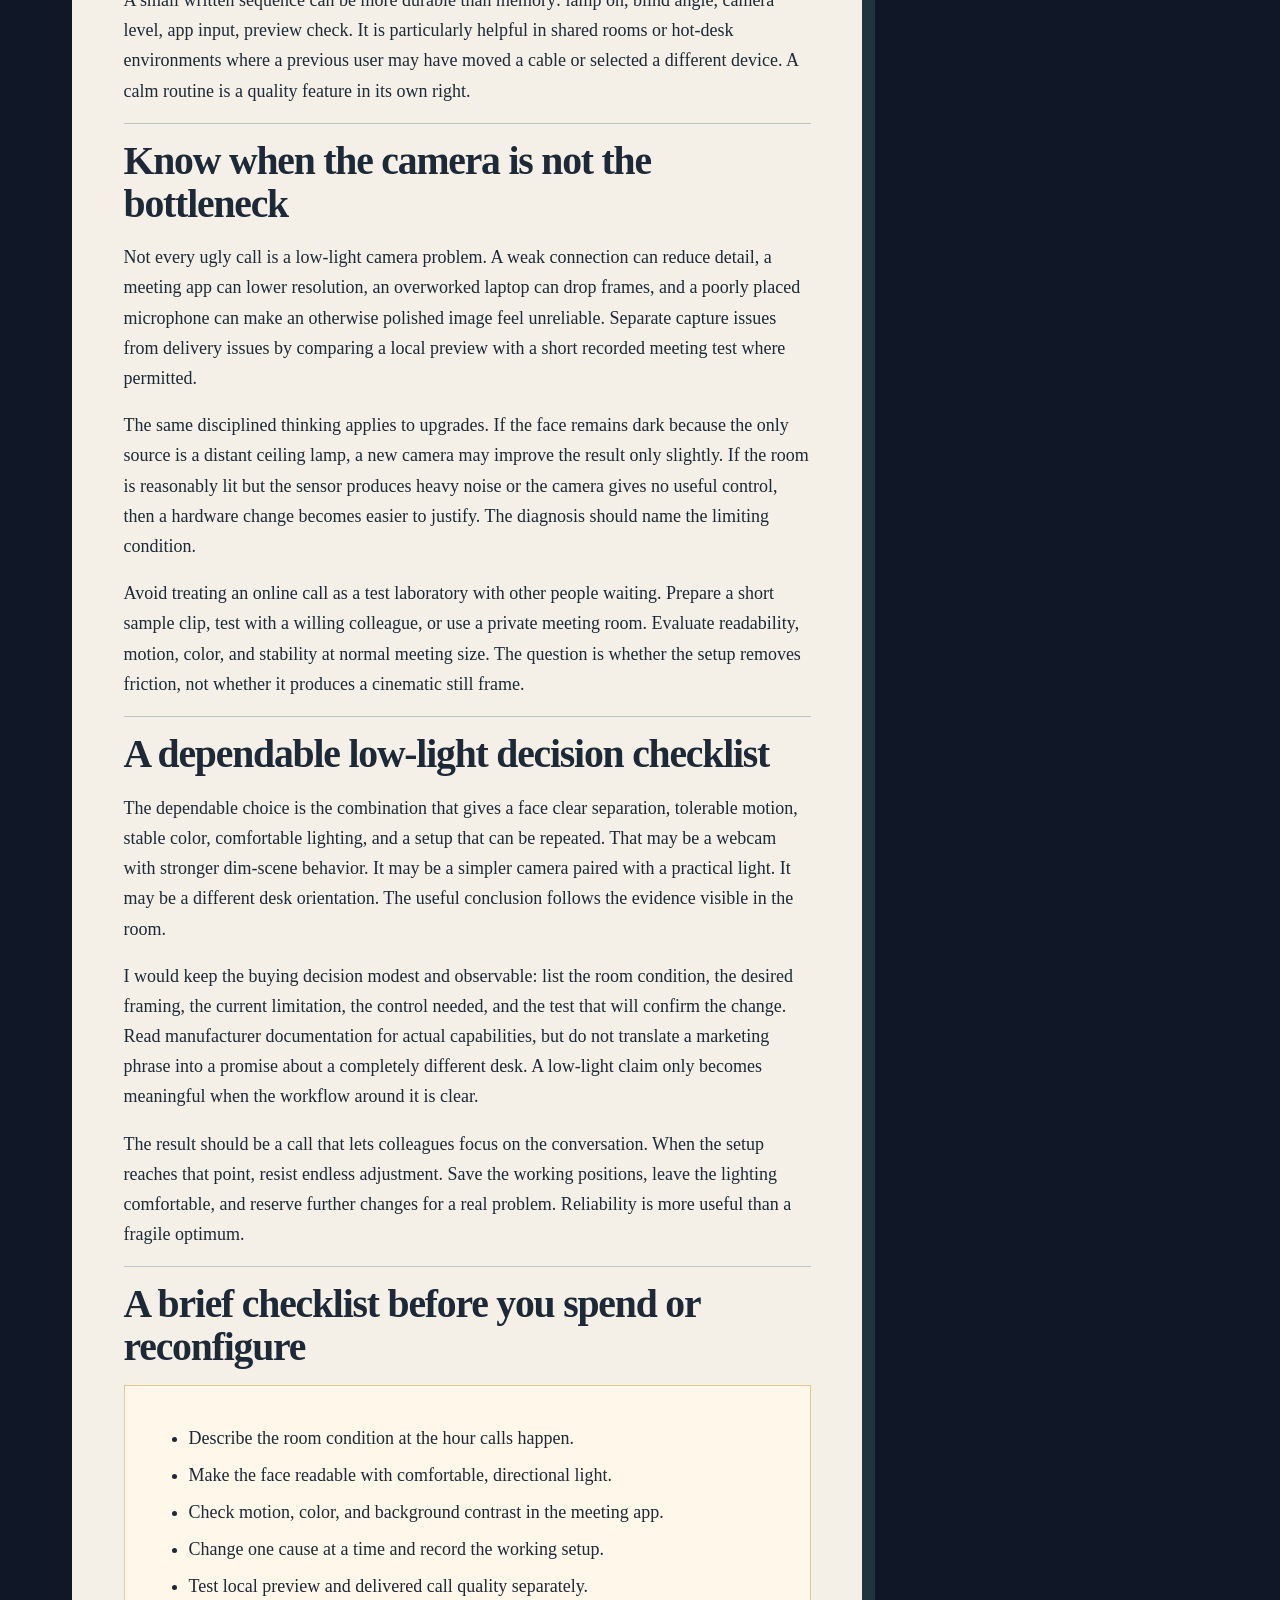
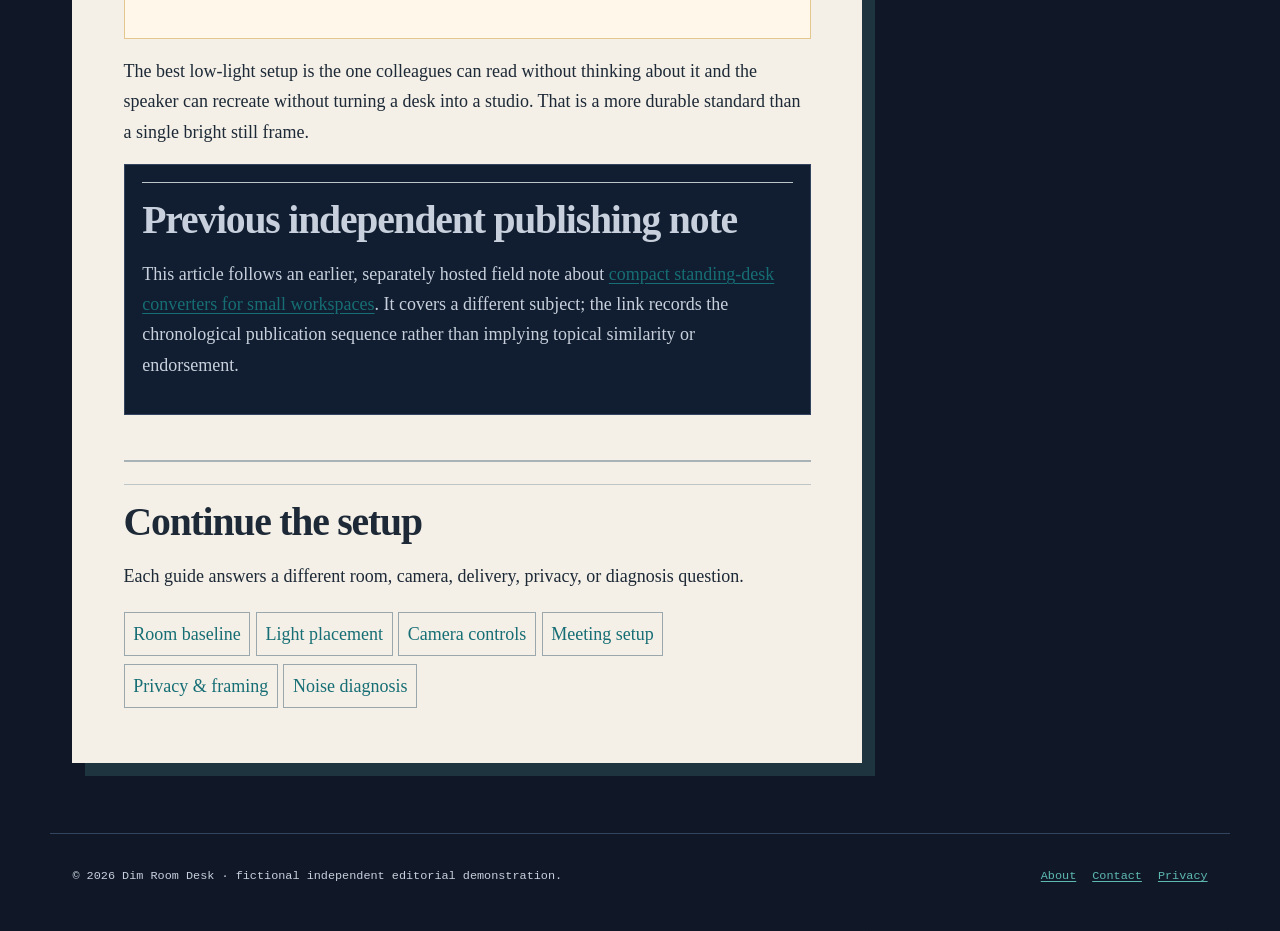
==== commit 4d5e3ce6: "Finalize row 721 predecessor link" ====
--- a/index.html
+++ b/index.html
@@ -1 +1 @@
-<!doctype html><html lang="en"><head><meta charset="utf-8"><meta name="viewport" content="width=device-width,initial-scale=1"><title>Low-Light Video Meetings: A Clearer Starting Point | Dim Room Desk</title><meta name="description" content="A room-first guide to lighting, framing, camera controls, and reliable video calls when the room is dim."><link rel="canonical" href="https://armaragex.github.io/lestallion-webcam-low-light-video-meetings-721/index.html"><meta property="og:type" content="article"><meta property="og:title" content="Low-Light Video Meetings: A Clearer Starting Point"><meta property="og:description" content="A room-first guide to lighting, framing, camera controls, and reliable video calls when the room is dim."><meta property="og:url" content="https://armaragex.github.io/lestallion-webcam-low-light-video-meetings-721/index.html"><meta property="og:image" content="https://armaragex.github.io/lestallion-webcam-low-light-video-meetings-721/blue-hour-webcam-desk.webp"><script type="application/ld+json">{"@context":"https://schema.org","@type":"Article","headline":"Low-Light Video Meetings: A Clearer Starting Point","description":"A room-first guide to lighting, framing, camera controls, and reliable video calls when the room is dim.","datePublished":"2026-09-17","dateModified":"2026-09-17","author":{"@type":"Person","name":"Mara Ellison"},"publisher":{"@type":"Organization","name":"Dim Room Desk"},"mainEntityOfPage":"https://armaragex.github.io/lestallion-webcam-low-light-video-meetings-721/index.html"}</script><link rel="stylesheet" href="style.css"><script defer src="site.js"></script></head><body><a class="skip" href="#content">Skip to article</a><header class="mast"><div class="mast-in"><a class="brand" href="index.html">DIM ROOM DESK<span>notes for clear, calm calls</span></a><button class="nav-toggle" aria-expanded="false" aria-controls="primary-nav">Menu</button><nav class="nav" id="primary-nav" aria-label="Primary navigation"><ul><li><a href="index.html">Feature</a></li><li class="dropdown"><button class="dropbtn" aria-expanded="false">Guides ▾</button><ul class="dropdown-menu"><li><a href="ambient-light-baseline.html">Room baseline</a></li><li><a href="lighting-placement.html">Light placement</a></li><li><a href="webcam-controls.html">Camera controls</a></li><li><a href="meeting-platform-setup.html">Meeting setup</a></li><li><a href="privacy-framing.html">Privacy &amp; framing</a></li><li><a href="troubleshooting-noise.html">Noise diagnosis</a></li></ul></li><li><a href="about.html">About</a></li></ul></nav></div></header><section class="hero"><div><div class="eyebrow">Field note 721 · 2026-09-17</div><h1>Low-Light Video Meetings: A Clearer Starting Point</h1><p class="dek">A room-first guide to lighting, framing, camera controls, and reliable video calls when the room is dim.</p></div><figure class="hero-figure"><img class="" src="blue-hour-webcam-desk.webp" width="1400" height="787" alt="A generic webcam on a softly lit desk at blue hour" decoding="async"><figcaption>Original editorial illustration for this issue; generic, unbranded equipment.</figcaption></figure></section><main id="content" class="page"><article class="article"><p class="byline">Filed by Mara Ellison · editorial analysis, not a hands-on product test</p><section><h2>Begin with the room, not the marketing claims</h2><p>Low-light webcam decisions begin with the light already in the room. A product roundup can help narrow the field; the <a href="https://lestallion.com/blogs/product-reviews/best-webcam-for-low-light-conditions-video-meetings">LeStallion guide to webcams for low-light video meetings</a> is a useful model-focused starting point. This feature takes a different route: it asks what a camera, a light, a face, and a meeting platform must do together before a label such as “low light” means much. The goal is a repeatable call setup, not a claim that one device wins everywhere.</p><p>I do not treat a dim room as a defect to be hidden by software. It is a set of constraints: where daylight changes, where a lamp reflects, where the screen sits, how far the speaker is from the lens, and how much motion the call contains. A camera can brighten a frame by increasing gain or slowing exposure, but both choices trade something away. Knowing the trade makes an ordinary webcam easier to assess and a higher-end one easier to use well.</p><p>Start by looking at the face on the screen while the room is used normally. Notice the darkest cheek, the brightest lamp edge, the background objects that become distracting, and the color of the wall behind the chair. A short baseline note makes later changes intelligible. It prevents the common mistake of changing a camera setting, a lamp position, and a platform filter at once, then having no idea which change caused the improvement.</p></section><section><h2>What “bright enough” really means</h2><p>A video frame needs enough light for the camera to separate tones without inventing a fog of noise. That does not require a studio. It requires useful light arriving at the face more consistently than the room’s darkest corners do. The relevant question is not whether the desk looks cozy to the eye. Human vision adapts quickly; a small image sensor does not adapt in the same way.</p><p>Webcams commonly respond to dim scenes by raising sensor gain. Gain can reveal a face, but it also makes random variation more visible. That is why a brightened image can look grainy or smeared even when the speaker has not moved. Slower exposure can reduce that grain, yet motion—typing, nodding, turning to a second display—then becomes softer. A practical setup balances these effects rather than chasing maximum brightness.</p><p>The easiest reading of a usable image is simple: skin tone remains distinct from the wall, the eye area is not an empty shadow, and movement does not dissolve into trails. Fine texture on a shirt or a bookshelf can be secondary. Meetings need a clear, stable speaker more than a dramatic view of every object in the room.</p></section><section><h2>Make a small light do a specific job</h2><p>A modest lamp placed deliberately often changes a call more than a different webcam does. Place the light near the lens but slightly above eye level, then move it off-center until one side of the face has a gentle shape instead of a hard split. The aim is to give the sensor a reliable subject, not to make a room look artificially noon-bright.</p><p>Avoid pointing a bare, intense source directly at the face from very close range. It creates bright forehead highlights, eyeglass reflections, and a tired-looking contrast pattern. A shade, a bounced wall, or a diffused panel makes the source larger from the speaker’s point of view. Larger apparent sources tend to make edges softer and are easier to keep comfortable over a long meeting.</p><p>Once a light is in place, turn it on and off while watching the preview. If the face changes from muddy to readable without the background becoming distracting, the change is doing useful work. Keep the light’s position marked with a small desk reference if the setup is repeated. Reproducibility is more valuable than a one-time perfect arrangement.</p></section><figure class="article-figure"><img class="" src="soft-key-light-workflow.webp" width="1400" height="788" alt="A generic webcam and soft desk light prepared for a video call" decoding="async"><figcaption>A small, diffused source can make the face more legible without over-lighting a whole room.</figcaption></figure><section><h2>Choose controls that preserve motion and color</h2><p>Camera controls are not a menu of independent quality switches. Exposure, gain, white balance, frame rate, sharpening, and noise reduction interact. Automatic mode can be a sensible starting point in a stable room, but it may chase a bright window or a moving screen. A manual or lockable setting is useful when it helps the image remain consistent through a familiar call routine.</p><p>For conversation, motion clarity matters. A very slow exposure can make a still person look clean while leaving a hand gesture or a head turn blurred. If a room needs that much exposure, improve the light first. A modestly noisier image with natural movement can be easier to read than an unnaturally smooth image that has lost expression and lip detail.</p><p>White balance deserves a separate check after light placement. Mixed daylight, warm lamps, and cool monitor light can push skin tone toward orange, gray, or green. Use a neutral object as a visual reference and make one change at a time. The purpose is plausible color, not a theatrical color grade.</p></section><section><h2>Use the meeting app as the final stage, not the cure</h2><p>A meeting platform may add background blur, portrait framing, low-light enhancement, or automatic exposure behavior. Those features can help, but they operate on an image already limited by the camera and room. Treat them as a last stage in the chain. First make the camera preview understandable; then see whether a platform effect preserves that improvement in the actual call view.</p><p>Test through the same application, account type, and connection path used for meetings. A native camera preview may look different from a browser tab or a virtual-camera feed. Record resolution, frame rate, and enhancement options in a short setup note. That is especially useful when an operating-system update quietly changes a selected input or resets a privacy permission.</p><p>Do not use smoothing as evidence that a call is technically sound. Heavy noise reduction may erase texture along with noise, and background effects can stumble around hair, glasses, or a moving hand. If the image is readable without them, they are optional. If it is unreadable without them, the room and camera baseline still need attention.</p></section><section><h2>Frame the face before styling the background</h2><p>The most valuable part of a meeting image is usually the face. Put the lens near eye level, sit far enough back that the head and shoulders fit without distortion, and leave a little room above the head. A low laptop camera can be lifted with a stand or external display placement; the change helps eye contact and gives lighting a more predictable target.</p><p>Background choices should follow privacy and contrast, not fashion. A simple darker or mid-tone background can keep a face from disappearing, while a bright window may force the camera to expose for the view behind the speaker. Move the chair, rotate the desk, close a blind, or use a plain surface before assuming a computational background is necessary.</p><p>Check the view at the size colleagues actually see. A large local preview can make a background detail look important when it vanishes in a small grid tile. Conversely, a bright lamp at the edge may seem harmless locally and become a constant visual interruption for everyone else. The right framing is the one that reduces effort for the viewer.</p></section><figure class="article-figure"><img class="" src="webcam-lens-detail.webp" width="1400" height="788" alt="A generic webcam lens above a monitor in a dim home office" decoding="async"><figcaption>Settings matter most after the lens has a stable, comfortable view of the speaker.</figcaption></figure><section><h2>Compare category fit, not invented winners</h2><p>The following table compares practical camera and lighting profiles. It does not rank named products or pretend that a single specification predicts every room. Use it as a screening tool: identify the failure you need to avoid, then look for current products and controls that address that failure without adding a new problem.</p><div class="table-wrap" tabindex="0" aria-label="Scrollable low-light setup comparison"><div class="table-cue">Swipe or use arrow keys to view all columns →</div><table><thead><tr><th scope="col">Profile</th><th scope="col">Useful strength</th><th scope="col">Best context</th><th scope="col">Important limit</th></tr></thead><tbody><tr><td>Integrated laptop camera</td><td>Well-lit face; limited controls</td><td>A stable desk with useful daylight or a modest front light</td><td>May struggle when the room is truly dim or backlit</td></tr><tr><td>External webcam with control software</td><td>Lockable or adjustable exposure and color behavior</td><td>A repeatable personal desk where settings can be saved</td><td>Controls cannot replace useful face light</td></tr><tr><td>External webcam plus soft key light</td><td>Clear subject light and moderate camera workload</td><td>Frequent dim-room meetings with desk control</td><td>Requires a place for the light and cable</td></tr><tr><td>Portable clip light and existing camera</td><td>Small improvement without a full rebuild</td><td>Travel or temporary rooms where setup time is limited</td><td>Can cause glare if aimed too directly</td></tr><tr><td>Platform enhancement only</td><td>Minor delivery-stage adjustment</td><td>A already-readable camera preview</td><td>Not a cure for darkness, unstable color, or bad framing</td></tr></tbody></table></div><p>A compact camera with a better low-light sensor may be a good answer for a frequently dim office. A more modest camera plus a well-placed desk light can be better when the room is under the user’s control. An integrated laptop camera may be entirely adequate when the face is lit well and the platform preserves a stable frame. The comparison should end in a room-specific test, not a score.</p></section><section><h2>Run a five-minute pre-call check</h2><p>Before an important call, open the platform preview, look at the image in the intended framing, and move once. Check whether the face is brighter than the background, whether glasses catch a direct reflection, whether the image changes when a screen turns white, and whether the selected microphone and camera are the intended devices. This short routine catches more trouble than a last-second hunt through settings.</p><p>If something looks wrong, change the most physical cause first. Close the blind before increasing gain. Move the lamp before applying a beauty filter. Raise the lens before changing a portrait crop. Reopen the preview after each adjustment. This order keeps the remedy close to the cause and makes the configuration easier to repeat next time.</p><p>A small written sequence can be more durable than memory: lamp on, blind angle, camera level, app input, preview check. It is particularly helpful in shared rooms or hot-desk environments where a previous user may have moved a cable or selected a different device. A calm routine is a quality feature in its own right.</p></section><section><h2>Know when the camera is not the bottleneck</h2><p>Not every ugly call is a low-light camera problem. A weak connection can reduce detail, a meeting app can lower resolution, an overworked laptop can drop frames, and a poorly placed microphone can make an otherwise polished image feel unreliable. Separate capture issues from delivery issues by comparing a local preview with a short recorded meeting test where permitted.</p><p>The same disciplined thinking applies to upgrades. If the face remains dark because the only source is a distant ceiling lamp, a new camera may improve the result only slightly. If the room is reasonably lit but the sensor produces heavy noise or the camera gives no useful control, then a hardware change becomes easier to justify. The diagnosis should name the limiting condition.</p><p>Avoid treating an online call as a test laboratory with other people waiting. Prepare a short sample clip, test with a willing colleague, or use a private meeting room. Evaluate readability, motion, color, and stability at normal meeting size. The question is whether the setup removes friction, not whether it produces a cinematic still frame.</p></section><section><h2>A dependable low-light decision checklist</h2><p>The dependable choice is the combination that gives a face clear separation, tolerable motion, stable color, comfortable lighting, and a setup that can be repeated. That may be a webcam with stronger dim-scene behavior. It may be a simpler camera paired with a practical light. It may be a different desk orientation. The useful conclusion follows the evidence visible in the room.</p><p>I would keep the buying decision modest and observable: list the room condition, the desired framing, the current limitation, the control needed, and the test that will confirm the change. Read manufacturer documentation for actual capabilities, but do not translate a marketing phrase into a promise about a completely different desk. A low-light claim only becomes meaningful when the workflow around it is clear.</p><p>The result should be a call that lets colleagues focus on the conversation. When the setup reaches that point, resist endless adjustment. Save the working positions, leave the lighting comfortable, and reserve further changes for a real problem. Reliability is more useful than a fragile optimum.</p></section><section><h2>A brief checklist before you spend or reconfigure</h2><div class="checklist"><ul><li>Describe the room condition at the hour calls happen.</li><li>Make the face readable with comfortable, directional light.</li><li>Check motion, color, and background contrast in the meeting app.</li><li>Change one cause at a time and record the working setup.</li><li>Test local preview and delivered call quality separately.</li></ul></div><p>The best low-light setup is the one colleagues can read without thinking about it and the speaker can recreate without turning a desk into a studio. That is a more durable standard than a single bright still frame.</p></section><aside class="guide-mesh"><h2>Continue the setup</h2><p>Each guide answers a different room, camera, delivery, privacy, or diagnosis question.</p><a href="ambient-light-baseline.html">Room baseline</a><a href="lighting-placement.html">Light placement</a><a href="webcam-controls.html">Camera controls</a><a href="meeting-platform-setup.html">Meeting setup</a><a href="privacy-framing.html">Privacy &amp; framing</a><a href="troubleshooting-noise.html">Noise diagnosis</a></aside></article><aside class="rail"><div class="rail-label">In this issue</div><a href="index.html">Main feature</a><a href="ambient-light-baseline.html">Room baseline</a><a href="lighting-placement.html">Light placement</a><a href="webcam-controls.html">Camera controls</a><a href="meeting-platform-setup.html">Meeting setup</a><a href="privacy-framing.html">Privacy &amp; framing</a><a href="troubleshooting-noise.html">Noise diagnosis</a></aside></main><footer class="foot"><span>© 2026 Dim Room Desk · fictional independent editorial demonstration.</span><nav><a href="about.html">About</a><a href="contact.html">Contact</a><a href="privacy.html">Privacy</a></nav></footer></body></html>+<!doctype html><html lang="en"><head><meta charset="utf-8"><meta name="viewport" content="width=device-width,initial-scale=1"><title>Low-Light Video Meetings: A Clearer Starting Point | Dim Room Desk</title><meta name="description" content="A room-first guide to lighting, framing, camera controls, and reliable video calls when the room is dim."><link rel="canonical" href="https://armaragex.github.io/lestallion-webcam-low-light-video-meetings-721/index.html"><meta property="og:type" content="article"><meta property="og:title" content="Low-Light Video Meetings: A Clearer Starting Point"><meta property="og:description" content="A room-first guide to lighting, framing, camera controls, and reliable video calls when the room is dim."><meta property="og:url" content="https://armaragex.github.io/lestallion-webcam-low-light-video-meetings-721/index.html"><meta property="og:image" content="https://armaragex.github.io/lestallion-webcam-low-light-video-meetings-721/blue-hour-webcam-desk.webp"><script type="application/ld+json">{"@context":"https://schema.org","@type":"Article","headline":"Low-Light Video Meetings: A Clearer Starting Point","description":"A room-first guide to lighting, framing, camera controls, and reliable video calls when the room is dim.","datePublished":"2026-09-17","dateModified":"2026-09-17","author":{"@type":"Person","name":"Mara Ellison"},"publisher":{"@type":"Organization","name":"Dim Room Desk"},"mainEntityOfPage":"https://armaragex.github.io/lestallion-webcam-low-light-video-meetings-721/index.html"}</script><link rel="stylesheet" href="style.css"><script defer src="site.js"></script></head><body><a class="skip" href="#content">Skip to article</a><header class="mast"><div class="mast-in"><a class="brand" href="index.html">DIM ROOM DESK<span>notes for clear, calm calls</span></a><button class="nav-toggle" aria-expanded="false" aria-controls="primary-nav">Menu</button><nav class="nav" id="primary-nav" aria-label="Primary navigation"><ul><li><a href="index.html">Feature</a></li><li class="dropdown"><button class="dropbtn" aria-expanded="false">Guides ▾</button><ul class="dropdown-menu"><li><a href="ambient-light-baseline.html">Room baseline</a></li><li><a href="lighting-placement.html">Light placement</a></li><li><a href="webcam-controls.html">Camera controls</a></li><li><a href="meeting-platform-setup.html">Meeting setup</a></li><li><a href="privacy-framing.html">Privacy &amp; framing</a></li><li><a href="troubleshooting-noise.html">Noise diagnosis</a></li></ul></li><li><a href="about.html">About</a></li></ul></nav></div></header><section class="hero"><div><div class="eyebrow">Field note 721 · 2026-09-17</div><h1>Low-Light Video Meetings: A Clearer Starting Point</h1><p class="dek">A room-first guide to lighting, framing, camera controls, and reliable video calls when the room is dim.</p></div><figure class="hero-figure"><img class="" src="blue-hour-webcam-desk.webp" width="1400" height="787" alt="A generic webcam on a softly lit desk at blue hour" decoding="async"><figcaption>Original editorial illustration for this issue; generic, unbranded equipment.</figcaption></figure></section><main id="content" class="page"><article class="article"><p class="byline">Filed by Mara Ellison · editorial analysis, not a hands-on product test</p><section><h2>Begin with the room, not the marketing claims</h2><p>Low-light webcam decisions begin with the light already in the room. A product roundup can help narrow the field; the <a href="https://lestallion.com/blogs/product-reviews/best-webcam-for-low-light-conditions-video-meetings">LeStallion guide to webcams for low-light video meetings</a> is a useful model-focused starting point. This feature takes a different route: it asks what a camera, a light, a face, and a meeting platform must do together before a label such as “low light” means much. The goal is a repeatable call setup, not a claim that one device wins everywhere.</p><p>I do not treat a dim room as a defect to be hidden by software. It is a set of constraints: where daylight changes, where a lamp reflects, where the screen sits, how far the speaker is from the lens, and how much motion the call contains. A camera can brighten a frame by increasing gain or slowing exposure, but both choices trade something away. Knowing the trade makes an ordinary webcam easier to assess and a higher-end one easier to use well.</p><p>Start by looking at the face on the screen while the room is used normally. Notice the darkest cheek, the brightest lamp edge, the background objects that become distracting, and the color of the wall behind the chair. A short baseline note makes later changes intelligible. It prevents the common mistake of changing a camera setting, a lamp position, and a platform filter at once, then having no idea which change caused the improvement.</p></section><section><h2>What “bright enough” really means</h2><p>A video frame needs enough light for the camera to separate tones without inventing a fog of noise. That does not require a studio. It requires useful light arriving at the face more consistently than the room’s darkest corners do. The relevant question is not whether the desk looks cozy to the eye. Human vision adapts quickly; a small image sensor does not adapt in the same way.</p><p>Webcams commonly respond to dim scenes by raising sensor gain. Gain can reveal a face, but it also makes random variation more visible. That is why a brightened image can look grainy or smeared even when the speaker has not moved. Slower exposure can reduce that grain, yet motion—typing, nodding, turning to a second display—then becomes softer. A practical setup balances these effects rather than chasing maximum brightness.</p><p>The easiest reading of a usable image is simple: skin tone remains distinct from the wall, the eye area is not an empty shadow, and movement does not dissolve into trails. Fine texture on a shirt or a bookshelf can be secondary. Meetings need a clear, stable speaker more than a dramatic view of every object in the room.</p></section><section><h2>Make a small light do a specific job</h2><p>A modest lamp placed deliberately often changes a call more than a different webcam does. Place the light near the lens but slightly above eye level, then move it off-center until one side of the face has a gentle shape instead of a hard split. The aim is to give the sensor a reliable subject, not to make a room look artificially noon-bright.</p><p>Avoid pointing a bare, intense source directly at the face from very close range. It creates bright forehead highlights, eyeglass reflections, and a tired-looking contrast pattern. A shade, a bounced wall, or a diffused panel makes the source larger from the speaker’s point of view. Larger apparent sources tend to make edges softer and are easier to keep comfortable over a long meeting.</p><p>Once a light is in place, turn it on and off while watching the preview. If the face changes from muddy to readable without the background becoming distracting, the change is doing useful work. Keep the light’s position marked with a small desk reference if the setup is repeated. Reproducibility is more valuable than a one-time perfect arrangement.</p></section><figure class="article-figure"><img class="" src="soft-key-light-workflow.webp" width="1400" height="788" alt="A generic webcam and soft desk light prepared for a video call" decoding="async"><figcaption>A small, diffused source can make the face more legible without over-lighting a whole room.</figcaption></figure><section><h2>Choose controls that preserve motion and color</h2><p>Camera controls are not a menu of independent quality switches. Exposure, gain, white balance, frame rate, sharpening, and noise reduction interact. Automatic mode can be a sensible starting point in a stable room, but it may chase a bright window or a moving screen. A manual or lockable setting is useful when it helps the image remain consistent through a familiar call routine.</p><p>For conversation, motion clarity matters. A very slow exposure can make a still person look clean while leaving a hand gesture or a head turn blurred. If a room needs that much exposure, improve the light first. A modestly noisier image with natural movement can be easier to read than an unnaturally smooth image that has lost expression and lip detail.</p><p>White balance deserves a separate check after light placement. Mixed daylight, warm lamps, and cool monitor light can push skin tone toward orange, gray, or green. Use a neutral object as a visual reference and make one change at a time. The purpose is plausible color, not a theatrical color grade.</p></section><section><h2>Use the meeting app as the final stage, not the cure</h2><p>A meeting platform may add background blur, portrait framing, low-light enhancement, or automatic exposure behavior. Those features can help, but they operate on an image already limited by the camera and room. Treat them as a last stage in the chain. First make the camera preview understandable; then see whether a platform effect preserves that improvement in the actual call view.</p><p>Test through the same application, account type, and connection path used for meetings. A native camera preview may look different from a browser tab or a virtual-camera feed. Record resolution, frame rate, and enhancement options in a short setup note. That is especially useful when an operating-system update quietly changes a selected input or resets a privacy permission.</p><p>Do not use smoothing as evidence that a call is technically sound. Heavy noise reduction may erase texture along with noise, and background effects can stumble around hair, glasses, or a moving hand. If the image is readable without them, they are optional. If it is unreadable without them, the room and camera baseline still need attention.</p></section><section><h2>Frame the face before styling the background</h2><p>The most valuable part of a meeting image is usually the face. Put the lens near eye level, sit far enough back that the head and shoulders fit without distortion, and leave a little room above the head. A low laptop camera can be lifted with a stand or external display placement; the change helps eye contact and gives lighting a more predictable target.</p><p>Background choices should follow privacy and contrast, not fashion. A simple darker or mid-tone background can keep a face from disappearing, while a bright window may force the camera to expose for the view behind the speaker. Move the chair, rotate the desk, close a blind, or use a plain surface before assuming a computational background is necessary.</p><p>Check the view at the size colleagues actually see. A large local preview can make a background detail look important when it vanishes in a small grid tile. Conversely, a bright lamp at the edge may seem harmless locally and become a constant visual interruption for everyone else. The right framing is the one that reduces effort for the viewer.</p></section><figure class="article-figure"><img class="" src="webcam-lens-detail.webp" width="1400" height="788" alt="A generic webcam lens above a monitor in a dim home office" decoding="async"><figcaption>Settings matter most after the lens has a stable, comfortable view of the speaker.</figcaption></figure><section><h2>Compare category fit, not invented winners</h2><p>The following table compares practical camera and lighting profiles. It does not rank named products or pretend that a single specification predicts every room. Use it as a screening tool: identify the failure you need to avoid, then look for current products and controls that address that failure without adding a new problem.</p><div class="table-wrap" tabindex="0" aria-label="Scrollable low-light setup comparison"><div class="table-cue">Swipe or use arrow keys to view all columns →</div><table><thead><tr><th scope="col">Profile</th><th scope="col">Useful strength</th><th scope="col">Best context</th><th scope="col">Important limit</th></tr></thead><tbody><tr><td>Integrated laptop camera</td><td>Well-lit face; limited controls</td><td>A stable desk with useful daylight or a modest front light</td><td>May struggle when the room is truly dim or backlit</td></tr><tr><td>External webcam with control software</td><td>Lockable or adjustable exposure and color behavior</td><td>A repeatable personal desk where settings can be saved</td><td>Controls cannot replace useful face light</td></tr><tr><td>External webcam plus soft key light</td><td>Clear subject light and moderate camera workload</td><td>Frequent dim-room meetings with desk control</td><td>Requires a place for the light and cable</td></tr><tr><td>Portable clip light and existing camera</td><td>Small improvement without a full rebuild</td><td>Travel or temporary rooms where setup time is limited</td><td>Can cause glare if aimed too directly</td></tr><tr><td>Platform enhancement only</td><td>Minor delivery-stage adjustment</td><td>A already-readable camera preview</td><td>Not a cure for darkness, unstable color, or bad framing</td></tr></tbody></table></div><p>A compact camera with a better low-light sensor may be a good answer for a frequently dim office. A more modest camera plus a well-placed desk light can be better when the room is under the user’s control. An integrated laptop camera may be entirely adequate when the face is lit well and the platform preserves a stable frame. The comparison should end in a room-specific test, not a score.</p></section><section><h2>Run a five-minute pre-call check</h2><p>Before an important call, open the platform preview, look at the image in the intended framing, and move once. Check whether the face is brighter than the background, whether glasses catch a direct reflection, whether the image changes when a screen turns white, and whether the selected microphone and camera are the intended devices. This short routine catches more trouble than a last-second hunt through settings.</p><p>If something looks wrong, change the most physical cause first. Close the blind before increasing gain. Move the lamp before applying a beauty filter. Raise the lens before changing a portrait crop. Reopen the preview after each adjustment. This order keeps the remedy close to the cause and makes the configuration easier to repeat next time.</p><p>A small written sequence can be more durable than memory: lamp on, blind angle, camera level, app input, preview check. It is particularly helpful in shared rooms or hot-desk environments where a previous user may have moved a cable or selected a different device. A calm routine is a quality feature in its own right.</p></section><section><h2>Know when the camera is not the bottleneck</h2><p>Not every ugly call is a low-light camera problem. A weak connection can reduce detail, a meeting app can lower resolution, an overworked laptop can drop frames, and a poorly placed microphone can make an otherwise polished image feel unreliable. Separate capture issues from delivery issues by comparing a local preview with a short recorded meeting test where permitted.</p><p>The same disciplined thinking applies to upgrades. If the face remains dark because the only source is a distant ceiling lamp, a new camera may improve the result only slightly. If the room is reasonably lit but the sensor produces heavy noise or the camera gives no useful control, then a hardware change becomes easier to justify. The diagnosis should name the limiting condition.</p><p>Avoid treating an online call as a test laboratory with other people waiting. Prepare a short sample clip, test with a willing colleague, or use a private meeting room. Evaluate readability, motion, color, and stability at normal meeting size. The question is whether the setup removes friction, not whether it produces a cinematic still frame.</p></section><section><h2>A dependable low-light decision checklist</h2><p>The dependable choice is the combination that gives a face clear separation, tolerable motion, stable color, comfortable lighting, and a setup that can be repeated. That may be a webcam with stronger dim-scene behavior. It may be a simpler camera paired with a practical light. It may be a different desk orientation. The useful conclusion follows the evidence visible in the room.</p><p>I would keep the buying decision modest and observable: list the room condition, the desired framing, the current limitation, the control needed, and the test that will confirm the change. Read manufacturer documentation for actual capabilities, but do not translate a marketing phrase into a promise about a completely different desk. A low-light claim only becomes meaningful when the workflow around it is clear.</p><p>The result should be a call that lets colleagues focus on the conversation. When the setup reaches that point, resist endless adjustment. Save the working positions, leave the lighting comfortable, and reserve further changes for a real problem. Reliability is more useful than a fragile optimum.</p></section><section><h2>A brief checklist before you spend or reconfigure</h2><div class="checklist"><ul><li>Describe the room condition at the hour calls happen.</li><li>Make the face readable with comfortable, directional light.</li><li>Check motion, color, and background contrast in the meeting app.</li><li>Change one cause at a time and record the working setup.</li><li>Test local preview and delivered call quality separately.</li></ul></div><p>The best low-light setup is the one colleagues can read without thinking about it and the speaker can recreate without turning a desk into a studio. That is a more durable standard than a single bright still frame.</p></section><section class="notice publication-trail"><h2>Previous independent publishing note</h2><p>This article follows an earlier, separately hosted field note about <a href="https://storage.googleapis.com/yacss-gcp-lestallion/lestallion/affiliate-backlinks/row720-standing-desk-converter-small-apartment-desk/index.html">compact standing-desk converters for small workspaces</a>. It covers a different subject; the link records the chronological publication sequence rather than implying topical similarity or endorsement.</p></section><aside class="guide-mesh"><h2>Continue the setup</h2><p>Each guide answers a different room, camera, delivery, privacy, or diagnosis question.</p><a href="ambient-light-baseline.html">Room baseline</a><a href="lighting-placement.html">Light placement</a><a href="webcam-controls.html">Camera controls</a><a href="meeting-platform-setup.html">Meeting setup</a><a href="privacy-framing.html">Privacy &amp; framing</a><a href="troubleshooting-noise.html">Noise diagnosis</a></aside></article><aside class="rail"><div class="rail-label">In this issue</div><a href="index.html">Main feature</a><a href="ambient-light-baseline.html">Room baseline</a><a href="lighting-placement.html">Light placement</a><a href="webcam-controls.html">Camera controls</a><a href="meeting-platform-setup.html">Meeting setup</a><a href="privacy-framing.html">Privacy &amp; framing</a><a href="troubleshooting-noise.html">Noise diagnosis</a></aside></main><footer class="foot"><span>© 2026 Dim Room Desk · fictional independent editorial demonstration.</span><nav><a href="about.html">About</a><a href="contact.html">Contact</a><a href="privacy.html">Privacy</a></nav></footer></body></html>
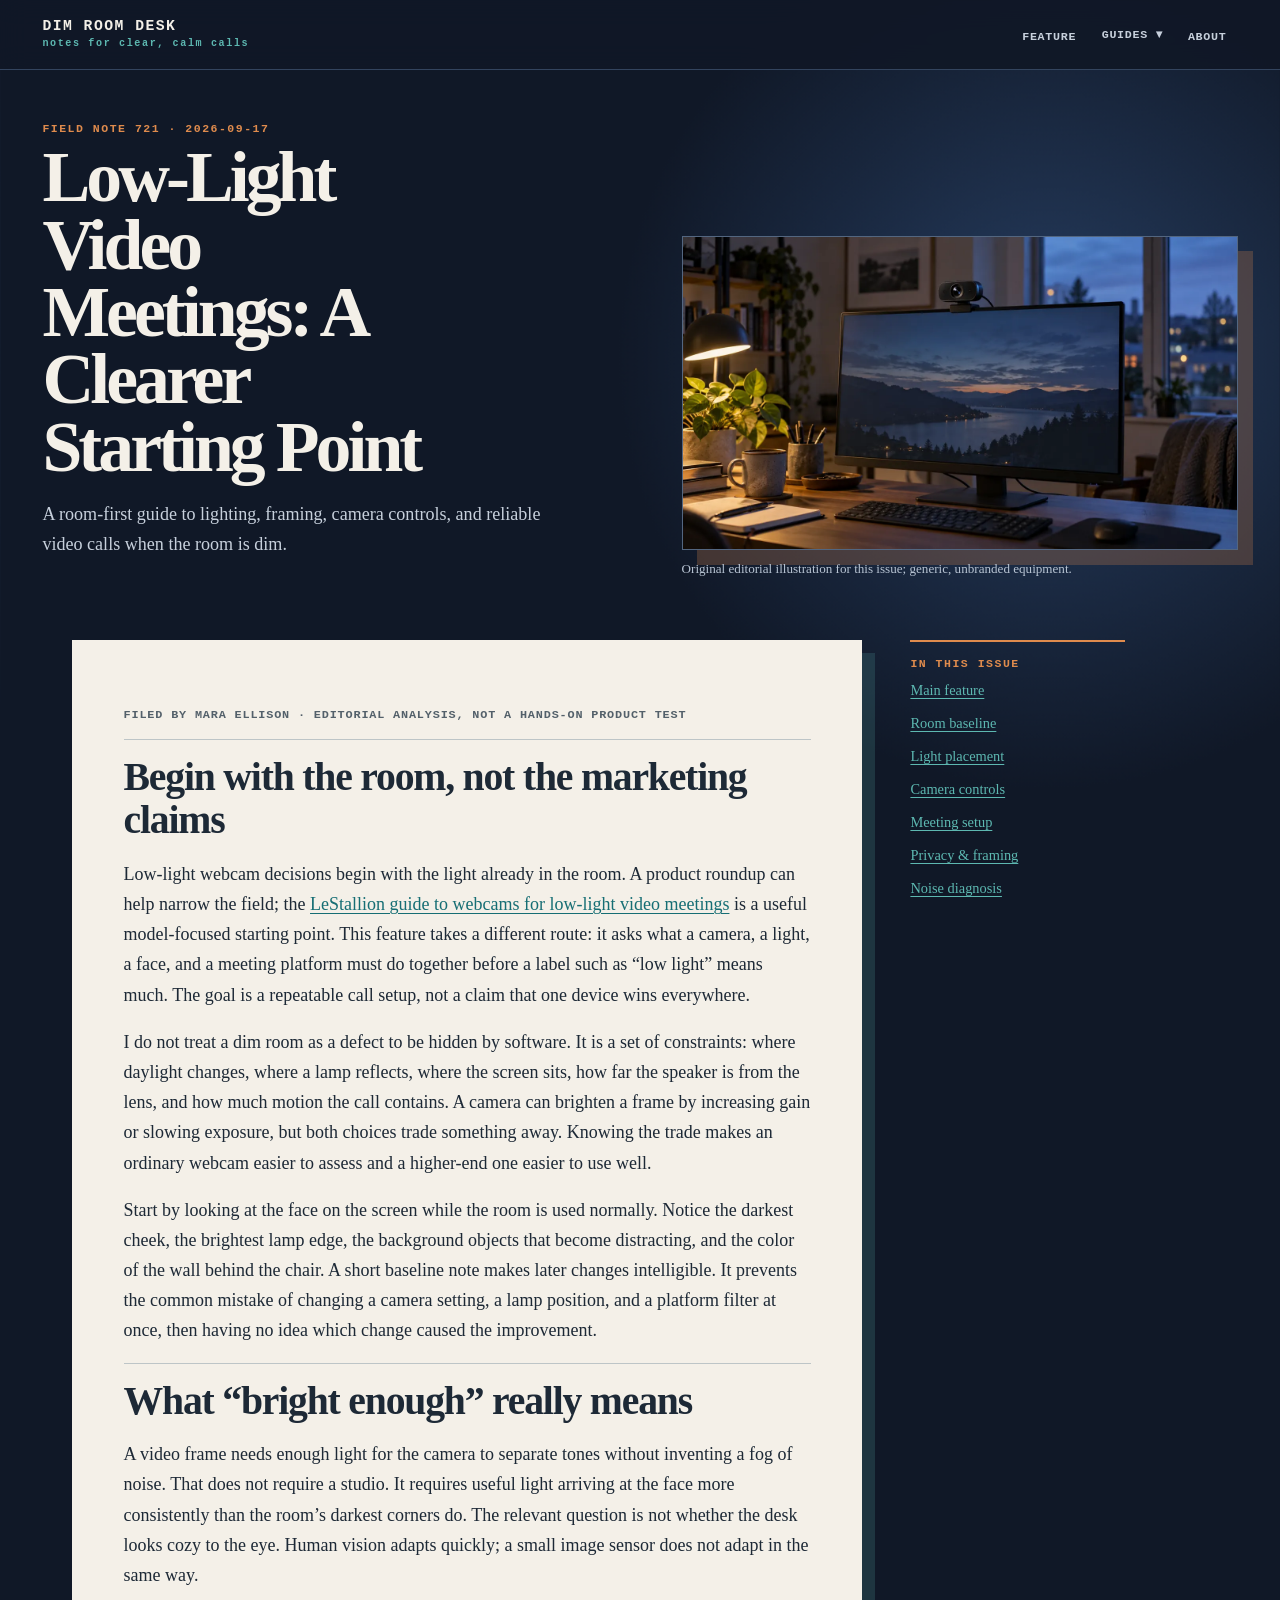
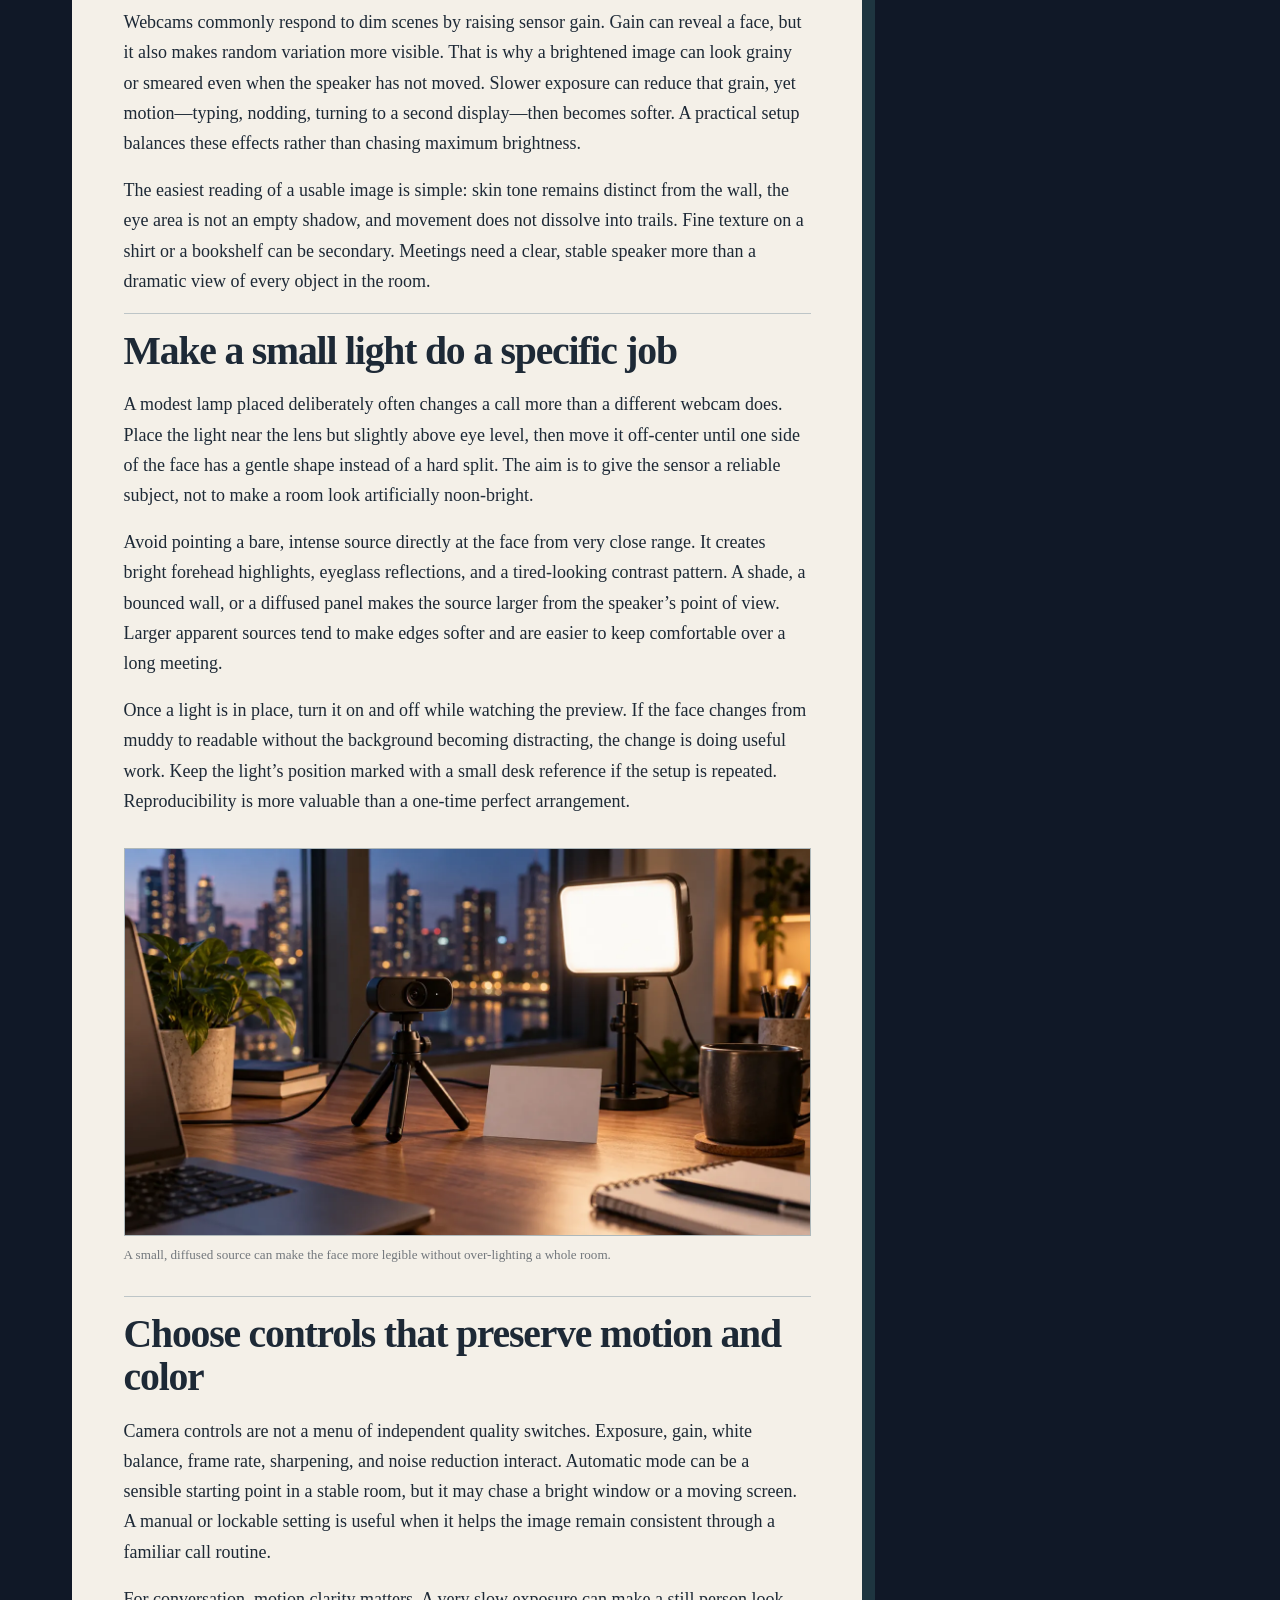
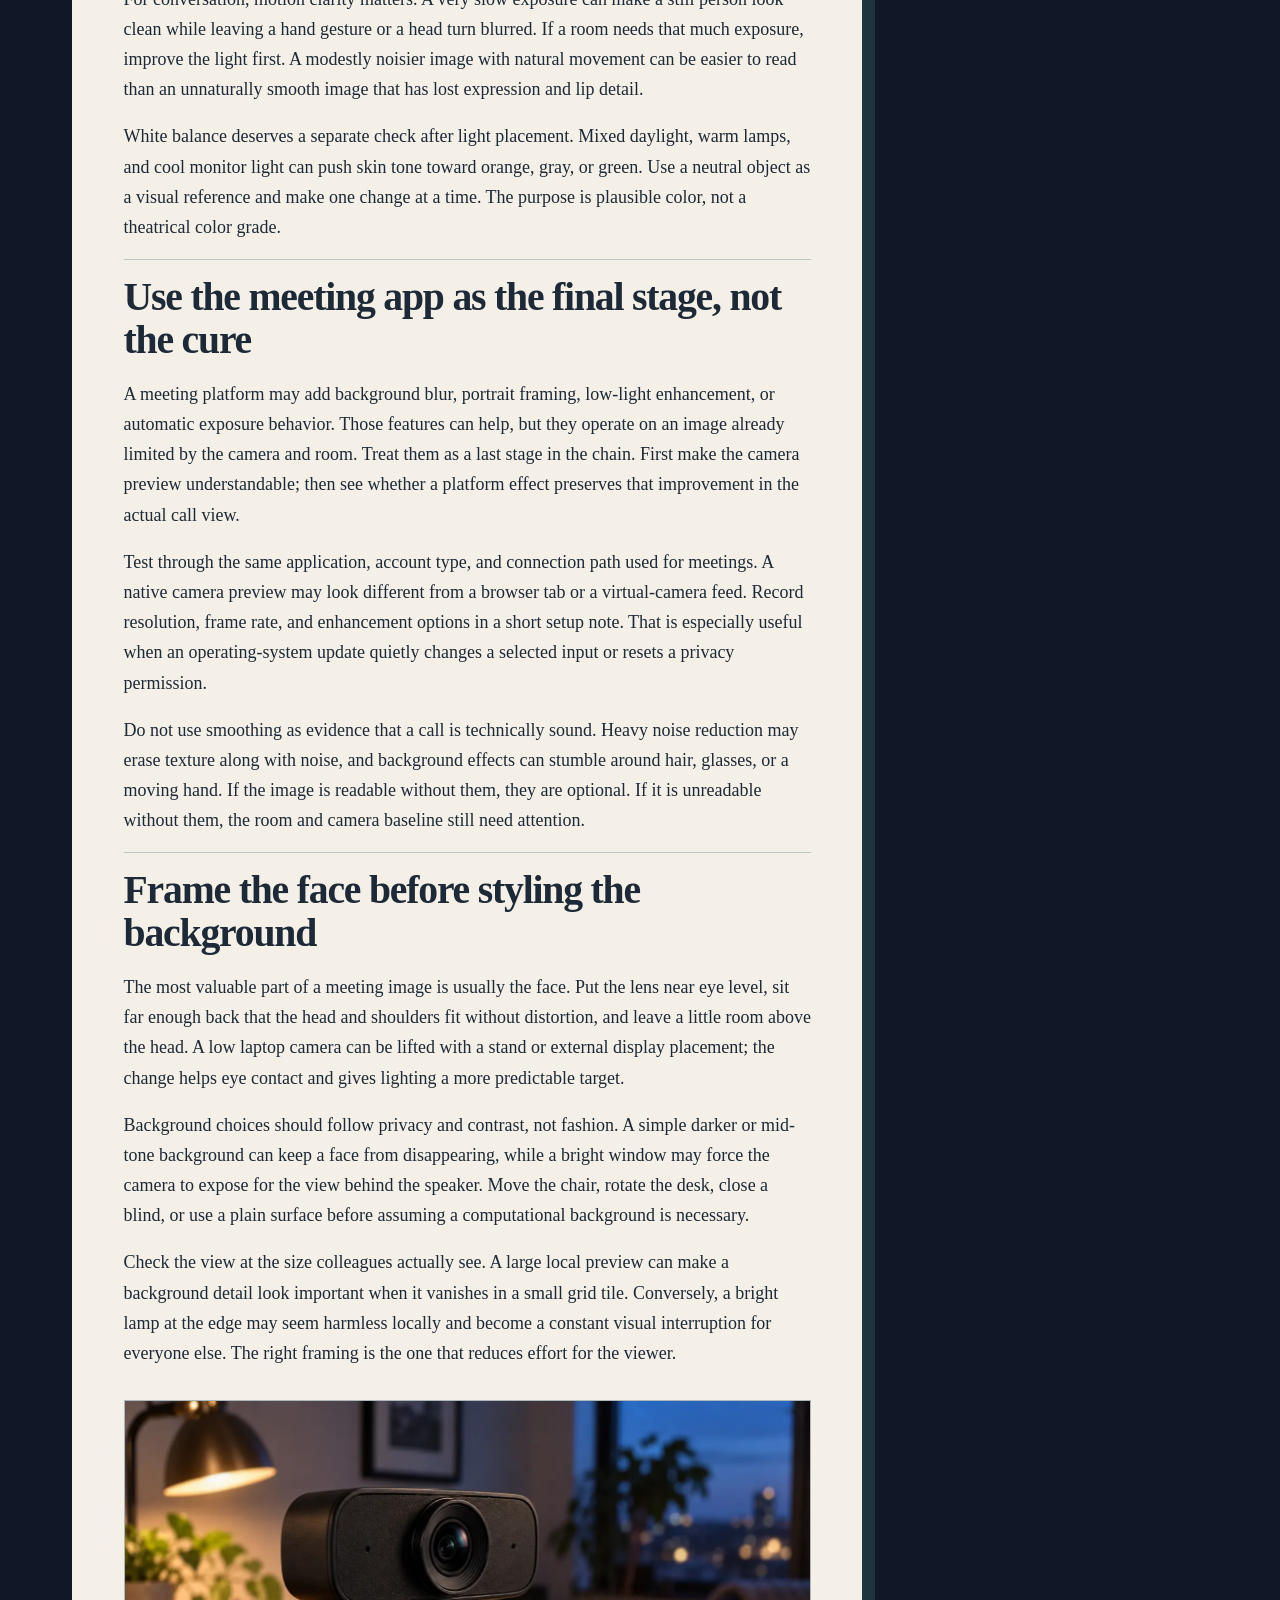
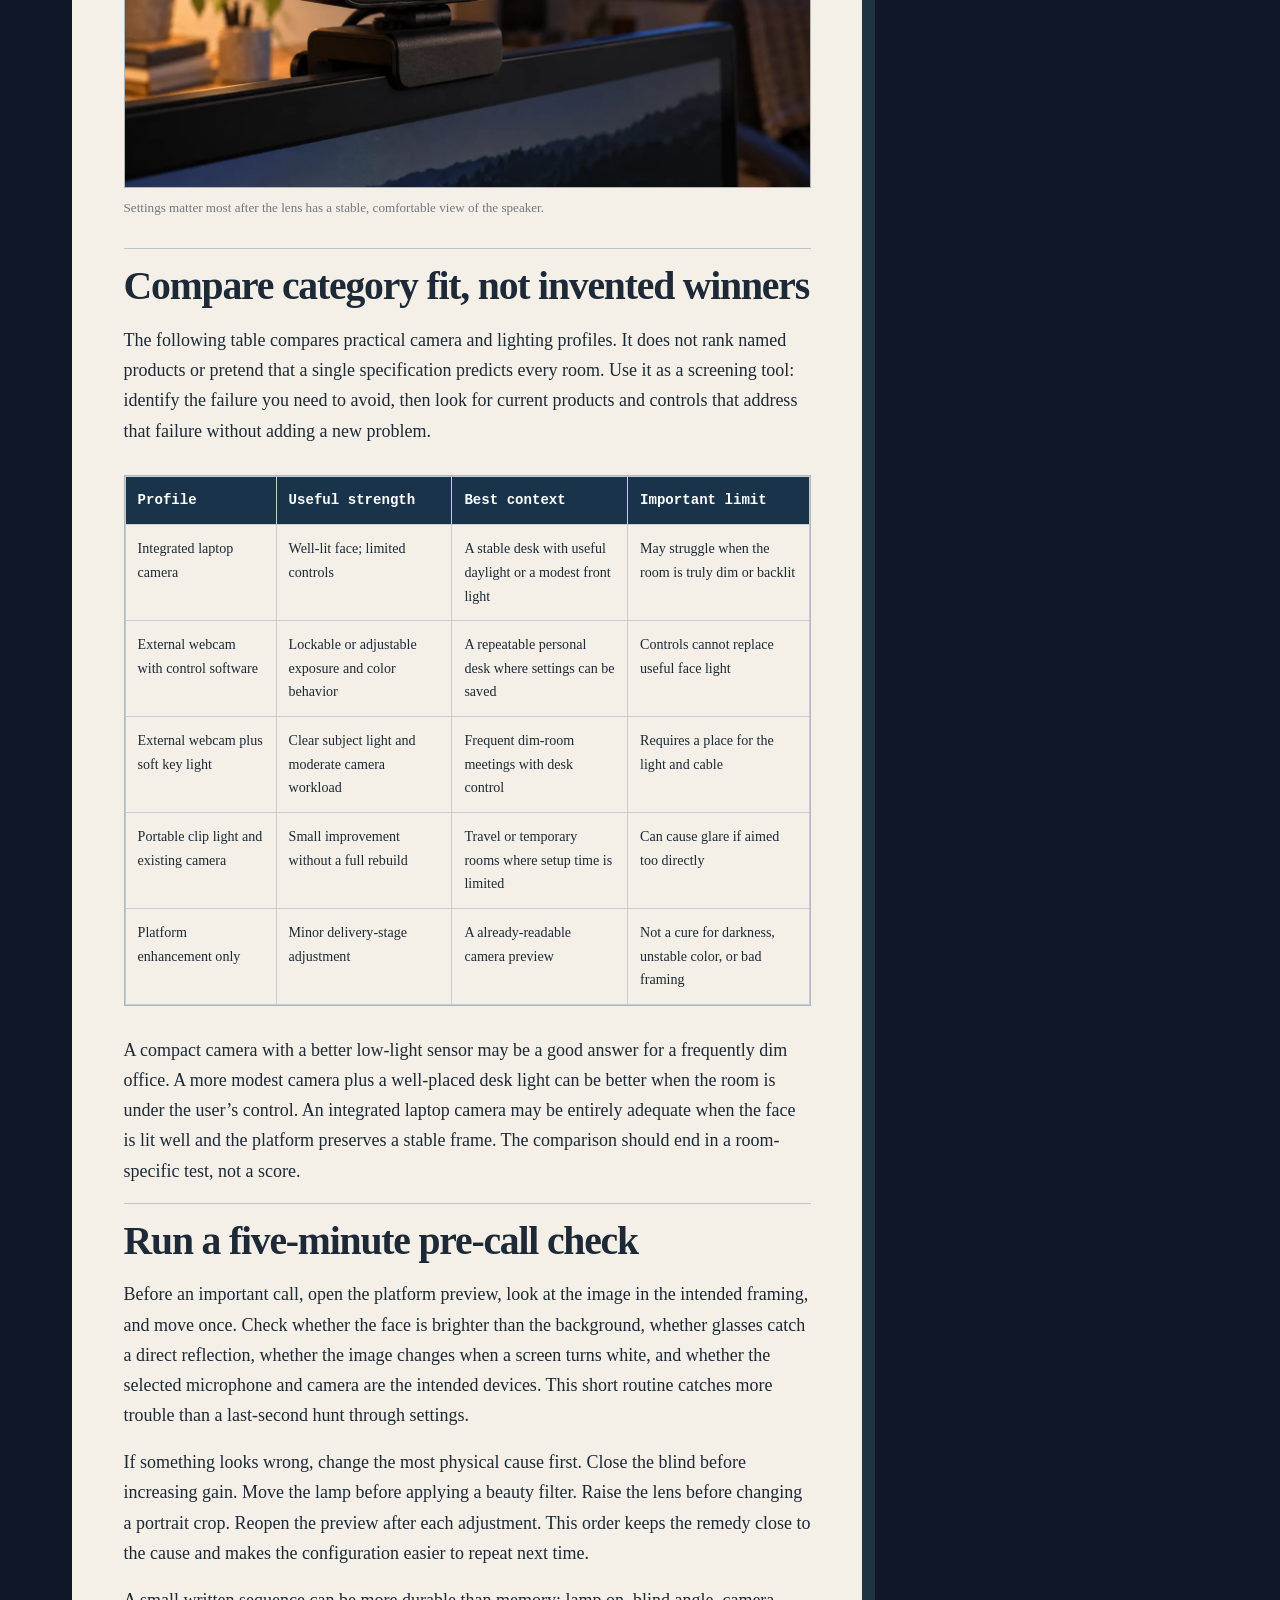
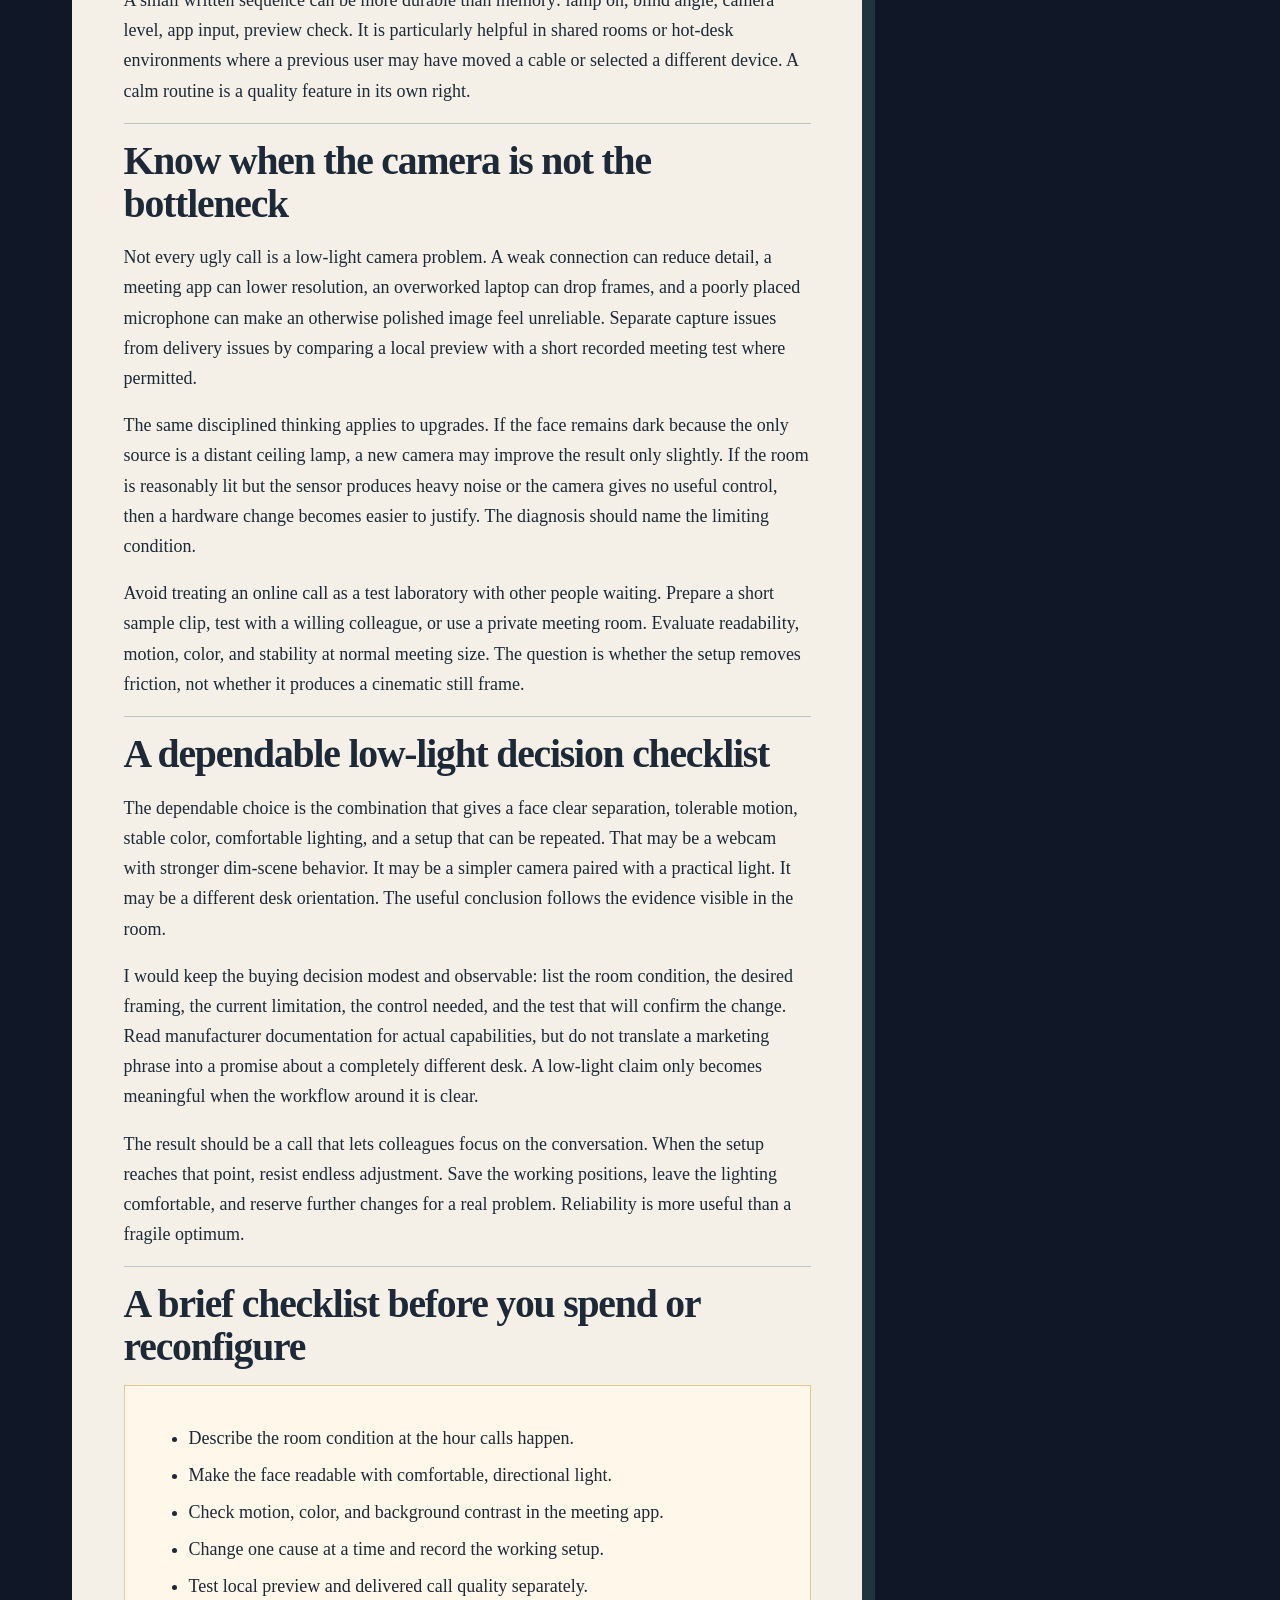
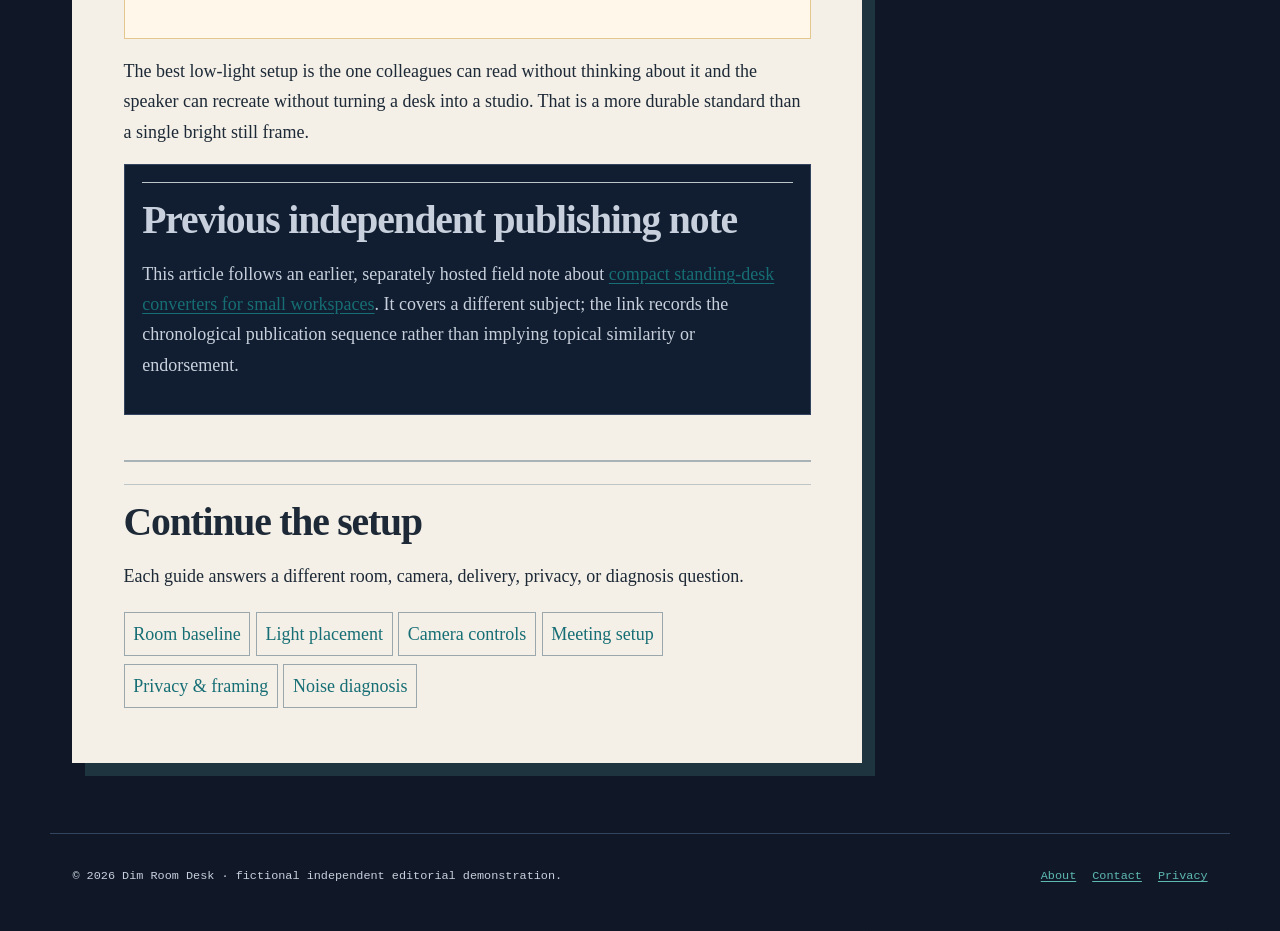
==== commit 4fde47c2: "Repair Row 721 guide originality and image provenance" ====
--- a/index.html
+++ b/index.html
@@ -1 +1 @@
-<!doctype html><html lang="en"><head><meta charset="utf-8"><meta name="viewport" content="width=device-width,initial-scale=1"><title>Low-Light Video Meetings: A Clearer Starting Point | Dim Room Desk</title><meta name="description" content="A room-first guide to lighting, framing, camera controls, and reliable video calls when the room is dim."><link rel="canonical" href="https://armaragex.github.io/lestallion-webcam-low-light-video-meetings-721/index.html"><meta property="og:type" content="article"><meta property="og:title" content="Low-Light Video Meetings: A Clearer Starting Point"><meta property="og:description" content="A room-first guide to lighting, framing, camera controls, and reliable video calls when the room is dim."><meta property="og:url" content="https://armaragex.github.io/lestallion-webcam-low-light-video-meetings-721/index.html"><meta property="og:image" content="https://armaragex.github.io/lestallion-webcam-low-light-video-meetings-721/blue-hour-webcam-desk.webp"><script type="application/ld+json">{"@context":"https://schema.org","@type":"Article","headline":"Low-Light Video Meetings: A Clearer Starting Point","description":"A room-first guide to lighting, framing, camera controls, and reliable video calls when the room is dim.","datePublished":"2026-09-17","dateModified":"2026-09-17","author":{"@type":"Person","name":"Mara Ellison"},"publisher":{"@type":"Organization","name":"Dim Room Desk"},"mainEntityOfPage":"https://armaragex.github.io/lestallion-webcam-low-light-video-meetings-721/index.html"}</script><link rel="stylesheet" href="style.css"><script defer src="site.js"></script></head><body><a class="skip" href="#content">Skip to article</a><header class="mast"><div class="mast-in"><a class="brand" href="index.html">DIM ROOM DESK<span>notes for clear, calm calls</span></a><button class="nav-toggle" aria-expanded="false" aria-controls="primary-nav">Menu</button><nav class="nav" id="primary-nav" aria-label="Primary navigation"><ul><li><a href="index.html">Feature</a></li><li class="dropdown"><button class="dropbtn" aria-expanded="false">Guides ▾</button><ul class="dropdown-menu"><li><a href="ambient-light-baseline.html">Room baseline</a></li><li><a href="lighting-placement.html">Light placement</a></li><li><a href="webcam-controls.html">Camera controls</a></li><li><a href="meeting-platform-setup.html">Meeting setup</a></li><li><a href="privacy-framing.html">Privacy &amp; framing</a></li><li><a href="troubleshooting-noise.html">Noise diagnosis</a></li></ul></li><li><a href="about.html">About</a></li></ul></nav></div></header><section class="hero"><div><div class="eyebrow">Field note 721 · 2026-09-17</div><h1>Low-Light Video Meetings: A Clearer Starting Point</h1><p class="dek">A room-first guide to lighting, framing, camera controls, and reliable video calls when the room is dim.</p></div><figure class="hero-figure"><img class="" src="blue-hour-webcam-desk.webp" width="1400" height="787" alt="A generic webcam on a softly lit desk at blue hour" decoding="async"><figcaption>Original editorial illustration for this issue; generic, unbranded equipment.</figcaption></figure></section><main id="content" class="page"><article class="article"><p class="byline">Filed by Mara Ellison · editorial analysis, not a hands-on product test</p><section><h2>Begin with the room, not the marketing claims</h2><p>Low-light webcam decisions begin with the light already in the room. A product roundup can help narrow the field; the <a href="https://lestallion.com/blogs/product-reviews/best-webcam-for-low-light-conditions-video-meetings">LeStallion guide to webcams for low-light video meetings</a> is a useful model-focused starting point. This feature takes a different route: it asks what a camera, a light, a face, and a meeting platform must do together before a label such as “low light” means much. The goal is a repeatable call setup, not a claim that one device wins everywhere.</p><p>I do not treat a dim room as a defect to be hidden by software. It is a set of constraints: where daylight changes, where a lamp reflects, where the screen sits, how far the speaker is from the lens, and how much motion the call contains. A camera can brighten a frame by increasing gain or slowing exposure, but both choices trade something away. Knowing the trade makes an ordinary webcam easier to assess and a higher-end one easier to use well.</p><p>Start by looking at the face on the screen while the room is used normally. Notice the darkest cheek, the brightest lamp edge, the background objects that become distracting, and the color of the wall behind the chair. A short baseline note makes later changes intelligible. It prevents the common mistake of changing a camera setting, a lamp position, and a platform filter at once, then having no idea which change caused the improvement.</p></section><section><h2>What “bright enough” really means</h2><p>A video frame needs enough light for the camera to separate tones without inventing a fog of noise. That does not require a studio. It requires useful light arriving at the face more consistently than the room’s darkest corners do. The relevant question is not whether the desk looks cozy to the eye. Human vision adapts quickly; a small image sensor does not adapt in the same way.</p><p>Webcams commonly respond to dim scenes by raising sensor gain. Gain can reveal a face, but it also makes random variation more visible. That is why a brightened image can look grainy or smeared even when the speaker has not moved. Slower exposure can reduce that grain, yet motion—typing, nodding, turning to a second display—then becomes softer. A practical setup balances these effects rather than chasing maximum brightness.</p><p>The easiest reading of a usable image is simple: skin tone remains distinct from the wall, the eye area is not an empty shadow, and movement does not dissolve into trails. Fine texture on a shirt or a bookshelf can be secondary. Meetings need a clear, stable speaker more than a dramatic view of every object in the room.</p></section><section><h2>Make a small light do a specific job</h2><p>A modest lamp placed deliberately often changes a call more than a different webcam does. Place the light near the lens but slightly above eye level, then move it off-center until one side of the face has a gentle shape instead of a hard split. The aim is to give the sensor a reliable subject, not to make a room look artificially noon-bright.</p><p>Avoid pointing a bare, intense source directly at the face from very close range. It creates bright forehead highlights, eyeglass reflections, and a tired-looking contrast pattern. A shade, a bounced wall, or a diffused panel makes the source larger from the speaker’s point of view. Larger apparent sources tend to make edges softer and are easier to keep comfortable over a long meeting.</p><p>Once a light is in place, turn it on and off while watching the preview. If the face changes from muddy to readable without the background becoming distracting, the change is doing useful work. Keep the light’s position marked with a small desk reference if the setup is repeated. Reproducibility is more valuable than a one-time perfect arrangement.</p></section><figure class="article-figure"><img class="" src="soft-key-light-workflow.webp" width="1400" height="788" alt="A generic webcam and soft desk light prepared for a video call" decoding="async"><figcaption>A small, diffused source can make the face more legible without over-lighting a whole room.</figcaption></figure><section><h2>Choose controls that preserve motion and color</h2><p>Camera controls are not a menu of independent quality switches. Exposure, gain, white balance, frame rate, sharpening, and noise reduction interact. Automatic mode can be a sensible starting point in a stable room, but it may chase a bright window or a moving screen. A manual or lockable setting is useful when it helps the image remain consistent through a familiar call routine.</p><p>For conversation, motion clarity matters. A very slow exposure can make a still person look clean while leaving a hand gesture or a head turn blurred. If a room needs that much exposure, improve the light first. A modestly noisier image with natural movement can be easier to read than an unnaturally smooth image that has lost expression and lip detail.</p><p>White balance deserves a separate check after light placement. Mixed daylight, warm lamps, and cool monitor light can push skin tone toward orange, gray, or green. Use a neutral object as a visual reference and make one change at a time. The purpose is plausible color, not a theatrical color grade.</p></section><section><h2>Use the meeting app as the final stage, not the cure</h2><p>A meeting platform may add background blur, portrait framing, low-light enhancement, or automatic exposure behavior. Those features can help, but they operate on an image already limited by the camera and room. Treat them as a last stage in the chain. First make the camera preview understandable; then see whether a platform effect preserves that improvement in the actual call view.</p><p>Test through the same application, account type, and connection path used for meetings. A native camera preview may look different from a browser tab or a virtual-camera feed. Record resolution, frame rate, and enhancement options in a short setup note. That is especially useful when an operating-system update quietly changes a selected input or resets a privacy permission.</p><p>Do not use smoothing as evidence that a call is technically sound. Heavy noise reduction may erase texture along with noise, and background effects can stumble around hair, glasses, or a moving hand. If the image is readable without them, they are optional. If it is unreadable without them, the room and camera baseline still need attention.</p></section><section><h2>Frame the face before styling the background</h2><p>The most valuable part of a meeting image is usually the face. Put the lens near eye level, sit far enough back that the head and shoulders fit without distortion, and leave a little room above the head. A low laptop camera can be lifted with a stand or external display placement; the change helps eye contact and gives lighting a more predictable target.</p><p>Background choices should follow privacy and contrast, not fashion. A simple darker or mid-tone background can keep a face from disappearing, while a bright window may force the camera to expose for the view behind the speaker. Move the chair, rotate the desk, close a blind, or use a plain surface before assuming a computational background is necessary.</p><p>Check the view at the size colleagues actually see. A large local preview can make a background detail look important when it vanishes in a small grid tile. Conversely, a bright lamp at the edge may seem harmless locally and become a constant visual interruption for everyone else. The right framing is the one that reduces effort for the viewer.</p></section><figure class="article-figure"><img class="" src="webcam-lens-detail.webp" width="1400" height="788" alt="A generic webcam lens above a monitor in a dim home office" decoding="async"><figcaption>Settings matter most after the lens has a stable, comfortable view of the speaker.</figcaption></figure><section><h2>Compare category fit, not invented winners</h2><p>The following table compares practical camera and lighting profiles. It does not rank named products or pretend that a single specification predicts every room. Use it as a screening tool: identify the failure you need to avoid, then look for current products and controls that address that failure without adding a new problem.</p><div class="table-wrap" tabindex="0" aria-label="Scrollable low-light setup comparison"><div class="table-cue">Swipe or use arrow keys to view all columns →</div><table><thead><tr><th scope="col">Profile</th><th scope="col">Useful strength</th><th scope="col">Best context</th><th scope="col">Important limit</th></tr></thead><tbody><tr><td>Integrated laptop camera</td><td>Well-lit face; limited controls</td><td>A stable desk with useful daylight or a modest front light</td><td>May struggle when the room is truly dim or backlit</td></tr><tr><td>External webcam with control software</td><td>Lockable or adjustable exposure and color behavior</td><td>A repeatable personal desk where settings can be saved</td><td>Controls cannot replace useful face light</td></tr><tr><td>External webcam plus soft key light</td><td>Clear subject light and moderate camera workload</td><td>Frequent dim-room meetings with desk control</td><td>Requires a place for the light and cable</td></tr><tr><td>Portable clip light and existing camera</td><td>Small improvement without a full rebuild</td><td>Travel or temporary rooms where setup time is limited</td><td>Can cause glare if aimed too directly</td></tr><tr><td>Platform enhancement only</td><td>Minor delivery-stage adjustment</td><td>A already-readable camera preview</td><td>Not a cure for darkness, unstable color, or bad framing</td></tr></tbody></table></div><p>A compact camera with a better low-light sensor may be a good answer for a frequently dim office. A more modest camera plus a well-placed desk light can be better when the room is under the user’s control. An integrated laptop camera may be entirely adequate when the face is lit well and the platform preserves a stable frame. The comparison should end in a room-specific test, not a score.</p></section><section><h2>Run a five-minute pre-call check</h2><p>Before an important call, open the platform preview, look at the image in the intended framing, and move once. Check whether the face is brighter than the background, whether glasses catch a direct reflection, whether the image changes when a screen turns white, and whether the selected microphone and camera are the intended devices. This short routine catches more trouble than a last-second hunt through settings.</p><p>If something looks wrong, change the most physical cause first. Close the blind before increasing gain. Move the lamp before applying a beauty filter. Raise the lens before changing a portrait crop. Reopen the preview after each adjustment. This order keeps the remedy close to the cause and makes the configuration easier to repeat next time.</p><p>A small written sequence can be more durable than memory: lamp on, blind angle, camera level, app input, preview check. It is particularly helpful in shared rooms or hot-desk environments where a previous user may have moved a cable or selected a different device. A calm routine is a quality feature in its own right.</p></section><section><h2>Know when the camera is not the bottleneck</h2><p>Not every ugly call is a low-light camera problem. A weak connection can reduce detail, a meeting app can lower resolution, an overworked laptop can drop frames, and a poorly placed microphone can make an otherwise polished image feel unreliable. Separate capture issues from delivery issues by comparing a local preview with a short recorded meeting test where permitted.</p><p>The same disciplined thinking applies to upgrades. If the face remains dark because the only source is a distant ceiling lamp, a new camera may improve the result only slightly. If the room is reasonably lit but the sensor produces heavy noise or the camera gives no useful control, then a hardware change becomes easier to justify. The diagnosis should name the limiting condition.</p><p>Avoid treating an online call as a test laboratory with other people waiting. Prepare a short sample clip, test with a willing colleague, or use a private meeting room. Evaluate readability, motion, color, and stability at normal meeting size. The question is whether the setup removes friction, not whether it produces a cinematic still frame.</p></section><section><h2>A dependable low-light decision checklist</h2><p>The dependable choice is the combination that gives a face clear separation, tolerable motion, stable color, comfortable lighting, and a setup that can be repeated. That may be a webcam with stronger dim-scene behavior. It may be a simpler camera paired with a practical light. It may be a different desk orientation. The useful conclusion follows the evidence visible in the room.</p><p>I would keep the buying decision modest and observable: list the room condition, the desired framing, the current limitation, the control needed, and the test that will confirm the change. Read manufacturer documentation for actual capabilities, but do not translate a marketing phrase into a promise about a completely different desk. A low-light claim only becomes meaningful when the workflow around it is clear.</p><p>The result should be a call that lets colleagues focus on the conversation. When the setup reaches that point, resist endless adjustment. Save the working positions, leave the lighting comfortable, and reserve further changes for a real problem. Reliability is more useful than a fragile optimum.</p></section><section><h2>A brief checklist before you spend or reconfigure</h2><div class="checklist"><ul><li>Describe the room condition at the hour calls happen.</li><li>Make the face readable with comfortable, directional light.</li><li>Check motion, color, and background contrast in the meeting app.</li><li>Change one cause at a time and record the working setup.</li><li>Test local preview and delivered call quality separately.</li></ul></div><p>The best low-light setup is the one colleagues can read without thinking about it and the speaker can recreate without turning a desk into a studio. That is a more durable standard than a single bright still frame.</p></section><section class="notice publication-trail"><h2>Previous independent publishing note</h2><p>This article follows an earlier, separately hosted field note about <a href="https://storage.googleapis.com/yacss-gcp-lestallion/lestallion/affiliate-backlinks/row720-standing-desk-converter-small-apartment-desk/index.html">compact standing-desk converters for small workspaces</a>. It covers a different subject; the link records the chronological publication sequence rather than implying topical similarity or endorsement.</p></section><aside class="guide-mesh"><h2>Continue the setup</h2><p>Each guide answers a different room, camera, delivery, privacy, or diagnosis question.</p><a href="ambient-light-baseline.html">Room baseline</a><a href="lighting-placement.html">Light placement</a><a href="webcam-controls.html">Camera controls</a><a href="meeting-platform-setup.html">Meeting setup</a><a href="privacy-framing.html">Privacy &amp; framing</a><a href="troubleshooting-noise.html">Noise diagnosis</a></aside></article><aside class="rail"><div class="rail-label">In this issue</div><a href="index.html">Main feature</a><a href="ambient-light-baseline.html">Room baseline</a><a href="lighting-placement.html">Light placement</a><a href="webcam-controls.html">Camera controls</a><a href="meeting-platform-setup.html">Meeting setup</a><a href="privacy-framing.html">Privacy &amp; framing</a><a href="troubleshooting-noise.html">Noise diagnosis</a></aside></main><footer class="foot"><span>© 2026 Dim Room Desk · fictional independent editorial demonstration.</span><nav><a href="about.html">About</a><a href="contact.html">Contact</a><a href="privacy.html">Privacy</a></nav></footer></body></html>+<!doctype html><html lang="en"><head><meta charset="utf-8"><meta name="viewport" content="width=device-width,initial-scale=1"><title>Low-Light Video Meetings: A Clearer Starting Point | Dim Room Desk</title><meta name="description" content="A room-first guide to lighting, framing, camera controls, and reliable video calls when the room is dim."><link rel="canonical" href="https://armaragex.github.io/lestallion-webcam-low-light-video-meetings-721/index.html"><meta property="og:type" content="article"><meta property="og:title" content="Low-Light Video Meetings: A Clearer Starting Point"><meta property="og:description" content="A room-first guide to lighting, framing, camera controls, and reliable video calls when the room is dim."><meta property="og:url" content="https://armaragex.github.io/lestallion-webcam-low-light-video-meetings-721/index.html"><meta property="og:image" content="https://armaragex.github.io/lestallion-webcam-low-light-video-meetings-721/blue-hour-webcam-desk.webp"><script type="application/ld+json">{"@context":"https://schema.org","@type":"Article","headline":"Low-Light Video Meetings: A Clearer Starting Point","description":"A room-first guide to lighting, framing, camera controls, and reliable video calls when the room is dim.","datePublished":"2026-09-17","dateModified":"2026-09-17","author":{"@type":"Person","name":"Mara Ellison"},"publisher":{"@type":"Organization","name":"Dim Room Desk"},"mainEntityOfPage":"https://armaragex.github.io/lestallion-webcam-low-light-video-meetings-721/index.html"}</script><link rel="stylesheet" href="style.css"><script defer src="site.js"></script></head><body><a class="skip" href="#content">Skip to article</a><header class="mast"><div class="mast-in"><a class="brand" href="index.html">DIM ROOM DESK<span>notes for clear, calm calls</span></a><button class="nav-toggle" aria-expanded="false" aria-controls="primary-nav">Menu</button><nav class="nav" id="primary-nav" aria-label="Primary navigation"><ul><li><a href="index.html">Feature</a></li><li class="dropdown"><button class="dropbtn" aria-expanded="false">Guides ▾</button><ul class="dropdown-menu"><li><a href="ambient-light-baseline.html">Room baseline</a></li><li><a href="lighting-placement.html">Light placement</a></li><li><a href="webcam-controls.html">Camera controls</a></li><li><a href="meeting-platform-setup.html">Meeting setup</a></li><li><a href="privacy-framing.html">Privacy &amp; framing</a></li><li><a href="troubleshooting-noise.html">Noise diagnosis</a></li></ul></li><li><a href="about.html">About</a></li></ul></nav></div></header><section class="hero"><div><div class="eyebrow">Field note 721 · 2026-09-17</div><h1>Low-Light Video Meetings: A Clearer Starting Point</h1><p class="dek">A room-first guide to lighting, framing, camera controls, and reliable video calls when the room is dim.</p></div><figure class="hero-figure"><img class="" src="blue-hour-webcam-desk.webp" width="1400" height="788" alt="A generic webcam on a softly lit desk at blue hour" decoding="async"><figcaption>Original editorial illustration for this issue; generic, unbranded equipment.</figcaption></figure></section><main id="content" class="page"><article class="article"><p class="byline">Filed by Mara Ellison · editorial analysis, not a hands-on product test</p><section><h2>Begin with the room, not the marketing claims</h2><p>Low-light webcam decisions begin with the light already in the room. A product roundup can help narrow the field; the <a href="https://lestallion.com/blogs/product-reviews/best-webcam-for-low-light-conditions-video-meetings">LeStallion guide to webcams for low-light video meetings</a> is a useful model-focused starting point. This feature takes a different route: it asks what a camera, a light, a face, and a meeting platform must do together before a label such as “low light” means much. The goal is a repeatable call setup, not a claim that one device wins everywhere.</p><p>I do not treat a dim room as a defect to be hidden by software. It is a set of constraints: where daylight changes, where a lamp reflects, where the screen sits, how far the speaker is from the lens, and how much motion the call contains. A camera can brighten a frame by increasing gain or slowing exposure, but both choices trade something away. Knowing the trade makes an ordinary webcam easier to assess and a higher-end one easier to use well.</p><p>Start by looking at the face on the screen while the room is used normally. Notice the darkest cheek, the brightest lamp edge, the background objects that become distracting, and the color of the wall behind the chair. A short baseline note makes later changes intelligible. It prevents the common mistake of changing a camera setting, a lamp position, and a platform filter at once, then having no idea which change caused the improvement.</p></section><section><h2>What “bright enough” really means</h2><p>A video frame needs enough light for the camera to separate tones without inventing a fog of noise. That does not require a studio. It requires useful light arriving at the face more consistently than the room’s darkest corners do. The relevant question is not whether the desk looks cozy to the eye. Human vision adapts quickly; a small image sensor does not adapt in the same way.</p><p>Webcams commonly respond to dim scenes by raising sensor gain. Gain can reveal a face, but it also makes random variation more visible. That is why a brightened image can look grainy or smeared even when the speaker has not moved. Slower exposure can reduce that grain, yet motion—typing, nodding, turning to a second display—then becomes softer. A practical setup balances these effects rather than chasing maximum brightness.</p><p>The easiest reading of a usable image is simple: skin tone remains distinct from the wall, the eye area is not an empty shadow, and movement does not dissolve into trails. Fine texture on a shirt or a bookshelf can be secondary. Meetings need a clear, stable speaker more than a dramatic view of every object in the room.</p></section><section><h2>Make a small light do a specific job</h2><p>A modest lamp placed deliberately often changes a call more than a different webcam does. Place the light near the lens but slightly above eye level, then move it off-center until one side of the face has a gentle shape instead of a hard split. The aim is to give the sensor a reliable subject, not to make a room look artificially noon-bright.</p><p>Avoid pointing a bare, intense source directly at the face from very close range. It creates bright forehead highlights, eyeglass reflections, and a tired-looking contrast pattern. A shade, a bounced wall, or a diffused panel makes the source larger from the speaker’s point of view. Larger apparent sources tend to make edges softer and are easier to keep comfortable over a long meeting.</p><p>Once a light is in place, turn it on and off while watching the preview. If the face changes from muddy to readable without the background becoming distracting, the change is doing useful work. Keep the light’s position marked with a small desk reference if the setup is repeated. Reproducibility is more valuable than a one-time perfect arrangement.</p></section><figure class="article-figure"><img class="" src="soft-key-light-workflow.webp" width="1400" height="788" alt="A generic webcam and soft desk light prepared for a video call" decoding="async"><figcaption>A small, diffused source can make the face more legible without over-lighting a whole room.</figcaption></figure><section><h2>Choose controls that preserve motion and color</h2><p>Camera controls are not a menu of independent quality switches. Exposure, gain, white balance, frame rate, sharpening, and noise reduction interact. Automatic mode can be a sensible starting point in a stable room, but it may chase a bright window or a moving screen. A manual or lockable setting is useful when it helps the image remain consistent through a familiar call routine.</p><p>For conversation, motion clarity matters. A very slow exposure can make a still person look clean while leaving a hand gesture or a head turn blurred. If a room needs that much exposure, improve the light first. A modestly noisier image with natural movement can be easier to read than an unnaturally smooth image that has lost expression and lip detail.</p><p>White balance deserves a separate check after light placement. Mixed daylight, warm lamps, and cool monitor light can push skin tone toward orange, gray, or green. Use a neutral object as a visual reference and make one change at a time. The purpose is plausible color, not a theatrical color grade.</p></section><section><h2>Use the meeting app as the final stage, not the cure</h2><p>A meeting platform may add background blur, portrait framing, low-light enhancement, or automatic exposure behavior. Those features can help, but they operate on an image already limited by the camera and room. Treat them as a last stage in the chain. First make the camera preview understandable; then see whether a platform effect preserves that improvement in the actual call view.</p><p>Test through the same application, account type, and connection path used for meetings. A native camera preview may look different from a browser tab or a virtual-camera feed. Record resolution, frame rate, and enhancement options in a short setup note. That is especially useful when an operating-system update quietly changes a selected input or resets a privacy permission.</p><p>Do not use smoothing as evidence that a call is technically sound. Heavy noise reduction may erase texture along with noise, and background effects can stumble around hair, glasses, or a moving hand. If the image is readable without them, they are optional. If it is unreadable without them, the room and camera baseline still need attention.</p></section><section><h2>Frame the face before styling the background</h2><p>The most valuable part of a meeting image is usually the face. Put the lens near eye level, sit far enough back that the head and shoulders fit without distortion, and leave a little room above the head. A low laptop camera can be lifted with a stand or external display placement; the change helps eye contact and gives lighting a more predictable target.</p><p>Background choices should follow privacy and contrast, not fashion. A simple darker or mid-tone background can keep a face from disappearing, while a bright window may force the camera to expose for the view behind the speaker. Move the chair, rotate the desk, close a blind, or use a plain surface before assuming a computational background is necessary.</p><p>Check the view at the size colleagues actually see. A large local preview can make a background detail look important when it vanishes in a small grid tile. Conversely, a bright lamp at the edge may seem harmless locally and become a constant visual interruption for everyone else. The right framing is the one that reduces effort for the viewer.</p></section><figure class="article-figure"><img class="" src="webcam-lens-detail.webp" width="1400" height="788" alt="A generic webcam lens above a monitor in a dim home office" decoding="async"><figcaption>Settings matter most after the lens has a stable, comfortable view of the speaker.</figcaption></figure><section><h2>Compare category fit, not invented winners</h2><p>The following table compares practical camera and lighting profiles. It does not rank named products or pretend that a single specification predicts every room. Use it as a screening tool: identify the failure you need to avoid, then look for current products and controls that address that failure without adding a new problem.</p><div class="table-wrap" tabindex="0" aria-label="Scrollable low-light setup comparison"><div class="table-cue">Swipe or use arrow keys to view all columns →</div><table><thead><tr><th scope="col">Profile</th><th scope="col">Useful strength</th><th scope="col">Best context</th><th scope="col">Important limit</th></tr></thead><tbody><tr><td>Integrated laptop camera</td><td>Well-lit face; limited controls</td><td>A stable desk with useful daylight or a modest front light</td><td>May struggle when the room is truly dim or backlit</td></tr><tr><td>External webcam with control software</td><td>Lockable or adjustable exposure and color behavior</td><td>A repeatable personal desk where settings can be saved</td><td>Controls cannot replace useful face light</td></tr><tr><td>External webcam plus soft key light</td><td>Clear subject light and moderate camera workload</td><td>Frequent dim-room meetings with desk control</td><td>Requires a place for the light and cable</td></tr><tr><td>Portable clip light and existing camera</td><td>Small improvement without a full rebuild</td><td>Travel or temporary rooms where setup time is limited</td><td>Can cause glare if aimed too directly</td></tr><tr><td>Platform enhancement only</td><td>Minor delivery-stage adjustment</td><td>A already-readable camera preview</td><td>Not a cure for darkness, unstable color, or bad framing</td></tr></tbody></table></div><p>A compact camera with a better low-light sensor may be a good answer for a frequently dim office. A more modest camera plus a well-placed desk light can be better when the room is under the user’s control. An integrated laptop camera may be entirely adequate when the face is lit well and the platform preserves a stable frame. The comparison should end in a room-specific test, not a score.</p></section><section><h2>Run a five-minute pre-call check</h2><p>Before an important call, open the platform preview, look at the image in the intended framing, and move once. Check whether the face is brighter than the background, whether glasses catch a direct reflection, whether the image changes when a screen turns white, and whether the selected microphone and camera are the intended devices. This short routine catches more trouble than a last-second hunt through settings.</p><p>If something looks wrong, change the most physical cause first. Close the blind before increasing gain. Move the lamp before applying a beauty filter. Raise the lens before changing a portrait crop. Reopen the preview after each adjustment. This order keeps the remedy close to the cause and makes the configuration easier to repeat next time.</p><p>A small written sequence can be more durable than memory: lamp on, blind angle, camera level, app input, preview check. It is particularly helpful in shared rooms or hot-desk environments where a previous user may have moved a cable or selected a different device. A calm routine is a quality feature in its own right.</p></section><section><h2>Know when the camera is not the bottleneck</h2><p>Not every ugly call is a low-light camera problem. A weak connection can reduce detail, a meeting app can lower resolution, an overworked laptop can drop frames, and a poorly placed microphone can make an otherwise polished image feel unreliable. Separate capture issues from delivery issues by comparing a local preview with a short recorded meeting test where permitted.</p><p>The same disciplined thinking applies to upgrades. If the face remains dark because the only source is a distant ceiling lamp, a new camera may improve the result only slightly. If the room is reasonably lit but the sensor produces heavy noise or the camera gives no useful control, then a hardware change becomes easier to justify. The diagnosis should name the limiting condition.</p><p>Avoid treating an online call as a test laboratory with other people waiting. Prepare a short sample clip, test with a willing colleague, or use a private meeting room. Evaluate readability, motion, color, and stability at normal meeting size. The question is whether the setup removes friction, not whether it produces a cinematic still frame.</p></section><section><h2>A dependable low-light decision checklist</h2><p>The dependable choice is the combination that gives a face clear separation, tolerable motion, stable color, comfortable lighting, and a setup that can be repeated. That may be a webcam with stronger dim-scene behavior. It may be a simpler camera paired with a practical light. It may be a different desk orientation. The useful conclusion follows the evidence visible in the room.</p><p>I would keep the buying decision modest and observable: list the room condition, the desired framing, the current limitation, the control needed, and the test that will confirm the change. Read manufacturer documentation for actual capabilities, but do not translate a marketing phrase into a promise about a completely different desk. A low-light claim only becomes meaningful when the workflow around it is clear.</p><p>The result should be a call that lets colleagues focus on the conversation. When the setup reaches that point, resist endless adjustment. Save the working positions, leave the lighting comfortable, and reserve further changes for a real problem. Reliability is more useful than a fragile optimum.</p></section><section><h2>A brief checklist before you spend or reconfigure</h2><div class="checklist"><ul><li>Describe the room condition at the hour calls happen.</li><li>Make the face readable with comfortable, directional light.</li><li>Check motion, color, and background contrast in the meeting app.</li><li>Change one cause at a time and record the working setup.</li><li>Test local preview and delivered call quality separately.</li></ul></div><p>The best low-light setup is the one colleagues can read without thinking about it and the speaker can recreate without turning a desk into a studio. That is a more durable standard than a single bright still frame.</p></section><section class="notice publication-trail"><h2>Previous independent publishing note</h2><p>This article follows an earlier, separately hosted field note about <a href="https://storage.googleapis.com/yacss-gcp-lestallion/lestallion/affiliate-backlinks/row720-standing-desk-converter-small-apartment-desk/index.html">compact standing-desk converters for small workspaces</a>. It covers a different subject; the link records the chronological publication sequence rather than implying topical similarity or endorsement.</p></section><aside class="guide-mesh"><h2>Continue the setup</h2><p>Each guide answers a different room, camera, delivery, privacy, or diagnosis question.</p><a href="ambient-light-baseline.html">Room baseline</a><a href="lighting-placement.html">Light placement</a><a href="webcam-controls.html">Camera controls</a><a href="meeting-platform-setup.html">Meeting setup</a><a href="privacy-framing.html">Privacy &amp; framing</a><a href="troubleshooting-noise.html">Noise diagnosis</a></aside></article><aside class="rail"><div class="rail-label">In this issue</div><a href="index.html">Main feature</a><a href="ambient-light-baseline.html">Room baseline</a><a href="lighting-placement.html">Light placement</a><a href="webcam-controls.html">Camera controls</a><a href="meeting-platform-setup.html">Meeting setup</a><a href="privacy-framing.html">Privacy &amp; framing</a><a href="troubleshooting-noise.html">Noise diagnosis</a></aside></main><footer class="foot"><span>© 2026 Dim Room Desk · fictional independent editorial demonstration.</span><nav><a href="about.html">About</a><a href="contact.html">Contact</a><a href="privacy.html">Privacy</a></nav></footer></body></html>
